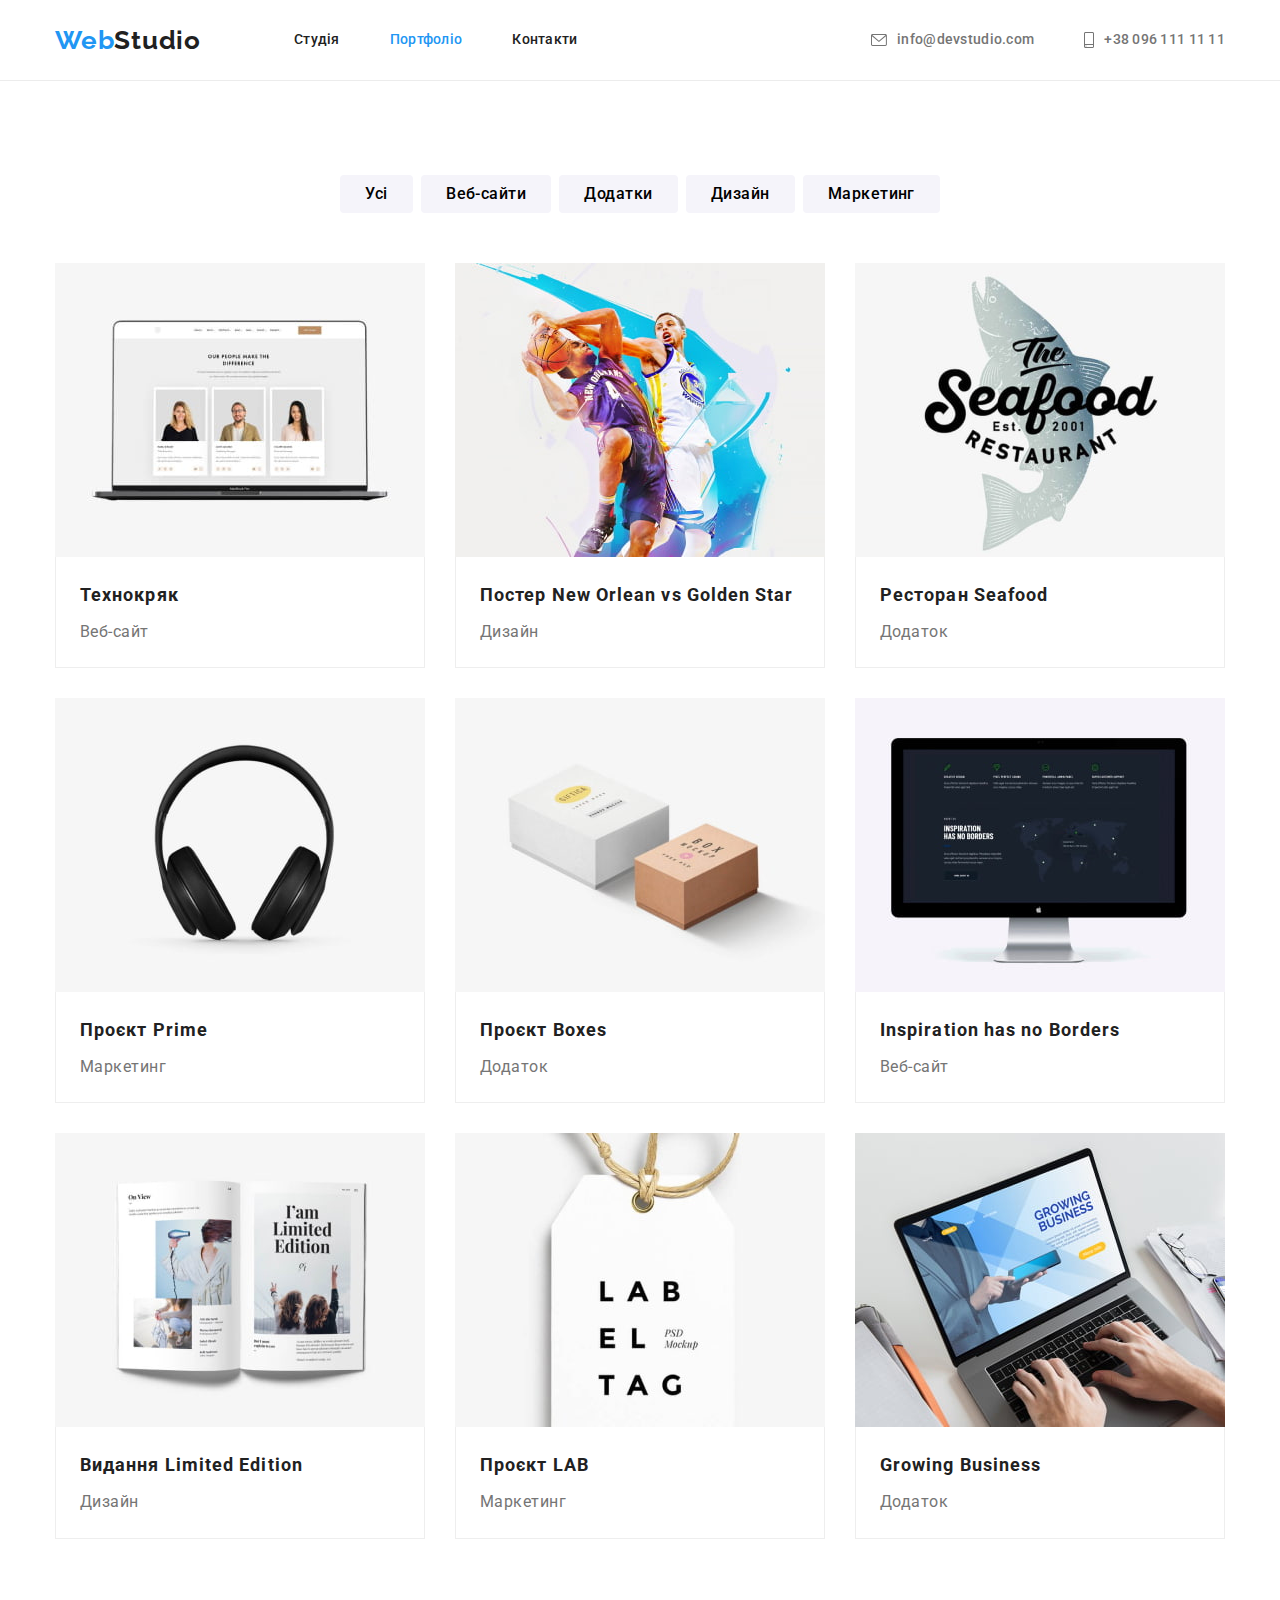
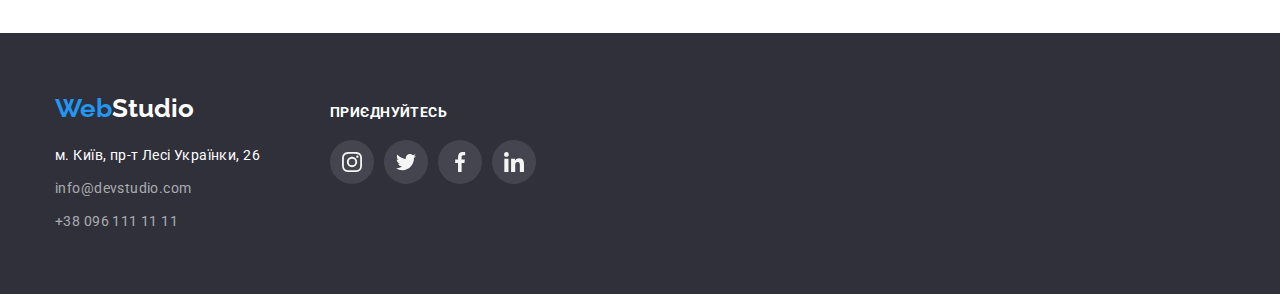
==== portfolio.html @ 6f1f3bdb "Initial commit" ====
<!DOCTYPE html>
<html lang="uk">
  <head>
    <meta charset="UTF-8" />
    <meta http-equiv="X-UA-Compatible" content="IE=edge" />
    <meta name="viewport" content="width=device-width, initial-scale=1.0" />
    <title>Portfolio</title>
    <link rel="preconnect" href="https://fonts.googleapis.com" />
    <link rel="preconnect" href="https://fonts.gstatic.com" crossorigin />
    <link
      href="https://fonts.googleapis.com/css2?family=Raleway:wght@700&family=Roboto:wght@400;500;700;900&display=swap"
      rel="stylesheet"
    />
    <link
      rel="stylesheet"
      href="https://cdnjs.cloudflare.com/ajax/libs/modern-normalize/1.0.0/modern-normalize.min.css"
    />
    <link rel="stylesheet" href="./css/styles.css" />
  </head>
  <body>
    <header class="header">
      <div class="container container-header">
        <a href="./index.html" lang="en" class="logo"><span>Web</span>Studio</a>
        <nav class="main-nav">
          <ul class="nav-list list">
            <li class="nav-item">
              <a href="./index.html" class="nav-link link">Студія</a>
            </li>
            <li class="nav-item">
              <a href="./portfolio.html" class="nav-link link current">Портфоліо</a>
            </li>
            <li class="nav-item"><a href="" class="nav-link link">Контакти</a></li>
          </ul>
        </nav>
        <ul class="contacts-list list">
          <li class="contacts-item">
            <a href="mailto:info@devstudio.com" class="contact link email" rel="noopener noreferrer"
              ><svg class="contacts-icon" width="16" height="12">
                <use href="./images/icons.svg#envelope"></use>
              </svg>
              info@devstudio.com</a
            >
          </li>
          <li class="contacts-item">
            <a href="tel:+380961111111" class="contact link tel" rel="noopener noreferrer"
              ><svg class="contacts-icon" width="10" height="16">
                <use href="./images/icons.svg#smartphone"></use>
              </svg>
              +38 096 111 11 11</a
            >
          </li>
        </ul>
      </div>
    </header>
    <main>
      <section class="portfolio">
        <!--Hidden Title-->
        <div class="container container-portfolio">
          <h1 class="visually-hidden">Портфоліо</h1>
          <ul class="filtr-btns-list list">
            <li class="filtr-btn-item"><button type="button" class="filtr-btn">Усі</button></li>
            <li class="filtr-btn-item">
              <button type="button" class="filtr-btn">Веб-сайти</button>
            </li>
            <li class="filtr-btn-item"><button type="button" class="filtr-btn">Додатки</button></li>
            <li class="filtr-btn-item"><button type="button" class="filtr-btn">Дизайн</button></li>
            <li class="filtr-btn-item">
              <button type="button" class="filtr-btn">Маркетинг</button>
            </li>
          </ul>
          <ul class="cards-list list">
            <li class="card-item">
              <a href="#" class="card-link link">
                <!--img 1-->
                <img
                  src="./images/portfolio/portfolio1.jpg"
                  alt="Ноутбук із лендінгом на екрані"
                  class="card-img"
                  width="370"
                  height="294"
                />
                <div class="portfolio-box">
                  <h2 class="card-title">Технокряк</h2>
                  <p class="card-discription">Веб-сайт</p>
                  <!-- <p class="visually-hidden">
                  Lorem ipsum dolor sit amet consectetur adipisicing elit. Provident facilis eveniet
                  omnis quos similique obcaecati quod in ratione tenetur nostrum?
                </p> -->
                </div>
              </a>
            </li>
            <li class="card-item">
              <a href="#" class="card-link link">
                <!--img 2-->
                <img
                  src="./images/portfolio/portfolio2.jpg"
                  alt="Два гравця у баскетбол із різних команд борються за м'яч"
                  class="card-img"
                  width="370"
                  height="294"
                />
                <div class="portfolio-box">
                  <h2 class="card-title">
                    Постер <span lang="en">New Orlean vs Golden Star</span>
                  </h2>
                  <p class="card-discription">Дизайн</p>
                  <!-- <p class="visually-hidden">
                  Lorem ipsum, dolor sit amet consectetur adipisicing elit. Unde ex dolorum
                  doloremque debitis delectus, placeat asperiores voluptatum explicabo libero in.
                </p> -->
                </div>
              </a>
            </li>
            <li class="card-item">
              <a href="#" class="card-link link">
                <!--img 3-->
                <img
                  src="./images/portfolio/portfolio3.jpg"
                  alt="Логотип ресторану із назвою Сіфуд та рибкою на фоні"
                  class="card-img"
                  width="370"
                  height="294"
                />
                <div class="portfolio-box">
                  <h2 class="card-title">Ресторан <span lang="en">Seafood</span></h2>
                  <p class="card-discription">Додаток</p>
                  <!-- <p class="visually-hidden">
                  Lorem ipsum dolor sit amet consectetur adipisicing elit. Aliquid consectetur
                  suscipit, quo eligendi vel optio error eveniet eius dolor itaque.
                </p> -->
                </div>
              </a>
            </li>
            <li class="card-item">
              <a href="#" class="card-link link">
                <!--img 4-->
                <img
                  src="./images/portfolio/portfolio4.jpg"
                  alt="Навушники"
                  class="card-img"
                  width="370"
                  height="294"
                />
                <div class="portfolio-box">
                  <h2 class="card-title">Проєкт <span lang="en">Prime</span></h2>
                  <p class="card-discription">Маркетинг</p>
                  <!-- <p class="visually-hidden">
                  Lorem ipsum dolor sit, amet consectetur adipisicing elit. Earum hic, voluptatum
                  perspiciatis enim libero quidem temporibus soluta cum id error.
                </p> -->
                </div>
              </a>
            </li>
            <li class="card-item">
              <a href="#" class="card-link link">
                <!--img 5-->
                <img
                  src="./images/portfolio/portfolio5.jpg"
                  alt="Дві коробочки різного розміру та кольору"
                  class="card-img"
                  width="370"
                  height="294"
                />
                <div class="portfolio-box">
                  <h2 class="card-title"><span lang="en">Проєкт Boxes</span></h2>
                  <p class="card-discription">Додаток</p>
                  <!-- <p class="visually-hidden">
                  Lorem ipsum dolor sit amet, consectetur adipisicing elit. Ab recusandae atque
                  nulla in impedit assumenda rem labore tempore fuga dignissimos.
                </p> -->
                </div>
              </a>
            </li>
            <li class="card-item">
              <a href="#" class="card-link link">
                <!--img 6-->
                <img
                  src="./images/portfolio/portfolio6.jpg"
                  alt="Ноутбук з відкритим лендінгом із заголовком Інспірейшен хез ноу бордерз"
                  class="card-img"
                  width="370"
                  height="294"
                />
                <div class="portfolio-box">
                  <h2 class="card-title"><span lang="en">Inspiration has no Borders</span></h2>
                  <p class="card-discription">Веб-сайт</p>
                  <!-- <p class="visually-hidden">
                  Lorem ipsum dolor sit amet consectetur adipisicing elit. Vero doloribus aliquid ad
                  a deserunt suscipit repellendus accusamus explicabo quos natus.
                </p> -->
                </div>
              </a>
            </li>
            <li class="card-item">
              <a href="#" class="card-link link">
                <!--img 7-->
                <img
                  src="./images/portfolio/portfolio7.jpg"
                  alt="Розкритий друкований журнал із заголовком Лімітед Едішн"
                  class="card-img"
                  width="370"
                  height="294"
                />
                <div class="portfolio-box">
                  <h2 class="card-title">Видання <span lang="en">Limited Edition</span></h2>
                  <p class="card-discription">Дизайн</p>
                  <!-- <p class="visually-hidden">
                  Lorem ipsum dolor sit amet consectetur adipisicing elit. Facere ea quia assumenda,
                  quis ad eos eligendi amet incidunt! Dignissimos, ad?
                </p> -->
                </div>
              </a>
            </li>
            <li class="card-item">
              <a href="#" class="card-link link">
                <!--img 8-->
                <img
                  src="./images/portfolio/portfolio8.jpg"
                  alt="Біла бірочка із надписом Лаб Ель Таг"
                  class="card-img"
                  width="370"
                  height="294"
                />
                <div class="portfolio-box">
                  <h2 class="card-title">Проєкт <span lang="en">LAB</span></h2>
                  <p class="card-discription">Маркетинг</p>
                  <!-- <p class="visually-hidden">
                  Lorem ipsum dolor sit amet consectetur adipisicing elit. Repudiandae iure cum ab
                  numquam velit asperiores adipisci rem blanditiis vero maxime hic tempore non nulla
                  eius laudantium porro ut, doloribus accusantium?
                </p> -->
                </div>
              </a>
            </li>
            <li class="card-item">
              <a href="#" class="card-link link">
                <!--img 9-->
                <img
                  src="./images/portfolio/portfolio9.jpg"
                  alt="Чоловічі руки печатають на клавіатурі ноутбуку із лендінгом на екрані із надписом Гроувінг Бізнес"
                  class="card-img"
                  width="370"
                  height="294"
                />
                <div class="portfolio-box">
                  <h2 class="card-title"><span lang="en">Growing Business</span></h2>
                  <p class="card-discription">Додаток</p>
                  <!-- <p class="visually-hidden">
                  Lorem ipsum, dolor sit amet consectetur adipisicing elit. Explicabo sapiente,
                  repellat amet esse repudiandae nesciunt provident temporibus autem fugit sed?
                </p> -->
                </div>
              </a>
            </li>
          </ul>
        </div>
      </section>
    </main>

    <!-- Підвал -->
    <footer class="footer">
      <div class="container-footer container">
        <div class="footer-adress">
          <a href="./index.html" lang="en" class="logo"><span>Web</span>Studio</a>
          <address class="address">
            <ul class="address-list list">
              <li class="address-item">м. Київ, пр-т Лесі Українки, 26</li>
              <li class="address-item">
                <a href="mailto:info@devstudio.com" class="address-contact link"
                  >info@devstudio.com</a
                >
              </li>
              <li class="address-item">
                <a href="tel:+380961111111" class="address-contact link">+38 096 111 11 11</a>
              </li>
            </ul>
          </address>
        </div>
        <div class="footer-socials">
          <strong class="join">приєднуйтесь</strong>
          <ul class="socials list">
            <li class="socials-item">
              <a
                class="socials-link link"
                href="https://instagram.com"
                target="_blank"
                rel="noopener noreferrer"
                aria-label="Instagram"
              >
                <svg class="socials-icon" width="20" height="20">
                  <use href="./images/icons.svg#instagram"></use>
                </svg>
              </a>
            </li>
            <li class="socials-item">
              <a
                class="socials-link link"
                href="https://twitter.com"
                target="_blank"
                rel="noopener noreferrer"
                aria-label="Twitter"
              >
                <svg class="socials-icon" width="20" height="20">
                  <use href="./images/icons.svg#twitter"></use>
                </svg>
              </a>
            </li>
            <li class="socials-item">
              <a
                class="socials-link link"
                href="https://facebook.com"
                target="_blank"
                rel="noopener noreferrer"
                aria-label="Facebook"
              >
                <svg class="socials-icon" width="20" height="20">
                  <use href="./images/icons.svg#facebook"></use>
                </svg>
              </a>
            </li>
            <li class="socials-item">
              <a
                class="socials-link link"
                href="https://linkedin.com"
                target="_blank"
                rel="noopener noreferrer"
                aria-label="Linkedin"
              >
                <svg class="socials-icon" width="20" height="20">
                  <use href="./images/icons.svg#linkedin"></use>
                </svg>
              </a>
            </li>
          </ul>
        </div>
      </div>
    </footer>
  </body>
</html>
---- css/styles.css ----
*,
*::before,
*::after {
  box-sizing: border-box;
}
:root {
  /* Color */
  --main-clr: #212121;
  --secondary-clr: #757575;
  --accent-clr: #2196f3;
  --btn-accent-bg-cl: #188ce8;
  --secondary-accent-clr: #ffffff;
  --main-bgd-clr: #f5f5f5;
  --secondary-bgd-clr: #2f303a;
  --accent-bgd-clr: #f5f4fa;
  --header-boarder-clr: #ececec;
  --icons-clr: #afb1b8;
  --icons-footer-bgd-clr: rgba(255, 255, 255, 0.1);
  /* Font */
  --main-font: Roboto;
  --secondary-font: Raleway;
}
body {
  font-family: var(--main-font);
  color: var(--main-clr);
  width: 100%;
  margin: 0;
}
.link {
  text-decoration: none;
}
.list {
  list-style: none;
  padding: 0;
  margin: 0;
}

img {
  display: block;
  max-width: 100%;
  height: auto;
}
.centered {
  text-align: center;
}
section {
  padding-top: 94px;
  padding-bottom: 94px;
  width: 100%;
}
h1,
h2,
h3,
h4,
h5,
h6,
p,
ul {
  margin: 0;
  padding: 0;
}

.container {
  width: 1200px;
  padding-left: 15px;
  padding-right: 15px;
  margin-left: auto;
  margin-right: auto;
}

.header {
  border-bottom: 1px solid var(--header-boarder-clr);
}
.main-nav {
  margin-left: 93px;
}

.container-header {
  display: flex;
  align-items: center;
}
.main-nav .logo {
  margin-right: 93px;
}

.header .logo {
  padding-top: 24px;
  padding-bottom: 24px;
  font-family: var(--secondary-font);
  text-decoration: none;
  color: inherit;
  font-weight: 700;
  font-size: 26px;
  line-height: calc(31 / 26);
  letter-spacing: 0.03em;
}
.logo span {
  color: var(--accent-clr);
}

.nav-list {
  display: flex;
}

.nav-item {
  margin-right: 50px;
  font-weight: 500;
  font-size: 14px;
  line-height: 1.14;
  letter-spacing: 0.02em;
}
.nav-item:last-child {
  margin-right: 0;
}
.nav-link {
  display: block;
  padding-top: 32px;
  padding-bottom: 32px;
  color: inherit;
}
.nav-link:hover,
.nav-link:focus {
  color: var(--accent-clr);
}
.nav-link.link.current {
  color: var(--accent-clr);
}

.contacts-list {
  display: flex;
  margin-left: auto;
}
.contacts-list .contacts-item + .contacts-item {
  margin-left: 50px;
}
.contacts-icon {
  fill: currentColor;
}
.contact.link {
  display: flex;
  align-items: center;
  gap: 10px;
  padding-top: 32px;
  padding-bottom: 32px;
  color: var(--secondary-clr);
  font-weight: 500;
  font-size: 14px;
  line-height: 1.14;
  letter-spacing: 0.02em;
}
.contact.link:hover,
.contact.link:focus {
  color: var(--accent-clr);
}
section.hero {
  text-align: center;
  padding-top: 200px;
  padding-bottom: 200px;
}
.container-hero {
}
.hero-overlay {
  width: 1600px;
  height: 600px;
  margin-left: auto;
  margin-right: auto;
  background-image: linear-gradient(to right, rgba(47, 48, 58, 0.4), rgba(47, 48, 58, 0.4)),
    url('../images/about_the_studio/hero-bckg.jpg'), url(../images/about_the_studio/hero-bckg2.jpg);
  background-repeat: no-repeat;
  background-size: cover;
}
.hero-title {
  color: var(--secondary-accent-clr);
  margin-left: auto;
  margin-right: auto;
  margin-bottom: 30px;
  margin-top: 0;
  padding: 0;
  width: 696px;
  font-weight: 900;
  font-size: 44px;
  line-height: calc(60 / 44);
  text-align: center;
  letter-spacing: 0.06em;
  text-transform: uppercase;
}

.hero-btn {
  padding: 10px 32px;
  min-width: 216px;
  min-height: 50px;
  text-align: center;
  background-color: var(--accent-clr);
  color: var(--secondary-accent-clr);
  cursor: pointer;
  box-shadow: 0px 4px 4px rgba(0, 0, 0, 0.15);
  border: none;
  border-radius: 4px;
  font-family: inherit;
  font-weight: 700;
  font-size: 16px;
  line-height: calc(30 / 16);
  letter-spacing: 0.06em;
}
.hero-btn:hover,
.hero.btn:focus {
  background-color: var(--btn-accent-bg-cl);
}
.features {
  background-color: var(--secondary-accent-clr);
  letter-spacing: 0.03em;
}
.container-features {
}

.visually-hidden {
  position: absolute;
  white-space: nowrap;
  width: 1px;
  height: 1px;
  overflow: hidden;
  border: 0;
  padding: 0;
  clip: rect(0 0 0 0);
  clip-path: inset(50%);
  margin: -1px;
}
.features-list {
  display: flex;
  flex-wrap: wrap;
}
.feature-item {
  width: 270px;
}
.features-list .feature-item + .feature-item {
  margin-left: 30px;
}
.feature-icon {
}
.icon-wrap {
  display: flex;
  align-items: center;
  justify-content: center;
  margin-bottom: 30px;
  gap: 30px;
  width: 270px;
  height: 120px;
  border-radius: 4px;
  border: 1px solid var(--accent-bgd-clr);
  background-color: var(--accent-bgd-clr);
}
.feature-title {
  font-weight: 700;
  font-size: 14px;
  line-height: 1.14;
  text-transform: uppercase;
  padding: 0;
  margin: 0;
  margin-bottom: 10px;
}
.feature-text {
  color: var(--secondary-clr);
  font-size: 14px;
  line-height: 1.7;
  padding: 0;
  margin: 0;
}
.services {
  padding-bottom: 94px;
  padding-top: 0;
}

.services-title,
.team-title {
  font-size: 36px;
  line-height: 1.17;
  font-weight: 700;
  letter-spacing: 0.03em;
  margin: 0;
  padding: 0;
  margin-bottom: 50px;
}
.services-list {
  display: flex;
  justify-content: center;
  gap: 30px;
}
.services-item {
}
.services-list .services-item + .services-item {
  margin-left: 30px;
}

.services-img {
}
.team {
  background-color: var(--accent-bgd-clr);
  letter-spacing: 0.03em;
}
.container-team {
}
.team-title {
  margin: 0;
  padding: 0;
  margin-bottom: 50px;
}
.team-list {
  display: flex;
  justify-content: center;
  gap: 30px;
}
.team-item {
  font-weight: 500;
  font-size: 16px;
  line-height: 1.19;
  background: #ffffff;
  box-shadow: 0px 1px 3px rgba(0, 0, 0, 0.12), 0px 1px 1px rgba(0, 0, 0, 0.14),
    0px 2px 1px rgba(0, 0, 0, 0.2);
  border-radius: 0px 0px 4px 4px;
  padding: 0;
  margin: 0;
}
.team-item:last-child {
  margin-right: 0;
}
.team-img {
}
.team-card-discr {
  padding-top: 30px;
  padding-bottom: 30px;
  padding-left: 32px;
  padding-right: 32px;
  text-align: center;
}
.team-item-title {
  margin-bottom: 10px;
}
.team-item-txt {
  color: var(--secondary-clr);
  margin-bottom: 16px;
}
/*Socials icons*/

.socials.list {
  display: flex;
  justify-content: center;
  gap: 10px;
}
.socials-item {
  margin: 0;
}
.socials-link {
  display: flex;
  justify-content: center;
  align-items: center;
  width: 44px;
  height: 44px;
  border-radius: 50%;
  background-color: var(--secondary-accent-clr);
  color: var(--icons-clr);
}
.socials-link:hover,
.socials-link:focus {
  background-color: var(--accent-clr);
  color: var(--secondary-accent-clr);
}

.socials-icon {
  fill: currentColor;
}

.clients {
}
.container-clients {
  width: 1170px;
  height: 184px;
}
.container {
}
.clients-title {
  margin-bottom: 50px;
  text-align: center;
  font-size: 36px;
  line-height: 1.17;
  font-weight: 700;
  letter-spacing: 0.03em;
}
.clients-list {
  display: flex;
  align-items: center;
  gap: 30px;
}
.clients-item {
  width: 170px;
  height: 92px;
}
.clients-link {
  display: flex;
  align-items: center;
  justify-content: center;
  width: 100%;
  height: 100%;
  border-radius: 4px;
  border: 1px solid var(--icons-clr);
  color: var(--icons-clr);
}
.client-icon {
  fill: currentColor;
}
.clients-link:hover,
.clients-link:focus {
  border-color: var(--accent-clr);
  color: var(--btn-accent-bg-cl);
}

/* Portfolio */

.portfolio {
  background-color: var(--secondary-accent-clr);
}
.container-portfolio {
}

.filtr-btns-list {
  display: flex;
  justify-content: center;
  margin-bottom: 50px;
}
.filtr-btn-item {
  margin-right: 8px;
}
.filtr-btn-item:last-child {
  margin-right: 0;
}
.filtr-btn {
  padding: 6px 25px;
  min-width: 73px;
  max-height: 38px;
  background-color: var(--accent-bgd-clr);
  border: none;
  border-radius: 4px;
  font-weight: 500;
  font-size: 16px;
  font-family: inherit;
  line-height: 1.6;
  letter-spacing: 0.03em;
}
.filtr-btn:hover,
.filtr-btn:focus {
  color: var(--secondary-accent-clr);
  background-color: var(--accent-clr);
  box-shadow: 0px 3px 1px rgba(0, 0, 0, 0.1), 0px 1px 2px rgba(0, 0, 0, 0.08),
    0px 2px 2px rgba(0, 0, 0, 0.12);
}
.cards-list {
  display: flex;
  flex-wrap: wrap;
  margin: 0;
  padding: 0;
  margin-top: 50px;
}
.card-link.link:hover,
.card-link.link:focus {
  position: absolute;
  box-shadow: 0px 1px 1px rgba(0, 0, 0, 0.12), 0px 4px 4px rgba(0, 0, 0, 0.06),
    1px 4px 6px rgba(0, 0, 0, 0.16);
}
.card-item {
  width: calc((100%-60px) / 3);
  margin-right: 30px;
  margin-bottom: 30px;
  padding: 0;
  max-width: 370px;
}
.card-item:nth-child(3n) {
  margin-right: 0;
}
.card-item:nth-last-child(-n + 3) {
  margin-bottom: 0;
}
.card-item .link {
  color: var(--main-clr);
}

.card-img {
}
.portfolio-box {
  padding: 20px 24px;
  border: 1px solid #eeeeee;
  border-top: 0;
}
.card-title {
  font-weight: 700;
  font-size: 18px;
  line-height: 2;
  letter-spacing: 0.06em;
  padding: 0;
  margin: 0;
  margin-bottom: 4px;
}
.card-discription {
  padding: 0;
  margin: 0;
  color: var(--secondary-clr);
  font-weight: 400;
  font-size: 16px;
  line-height: 1.9;
  letter-spacing: 0.03em;
}

/*Footer*/

.footer {
  background-color: var(--secondary-bgd-clr);
  padding-top: 60px;
  padding-bottom: 60px;
}
.footer .logo {
  display: block;
  color: var(--secondary-accent-clr);
  margin-bottom: 20px;
  font-family: var(--secondary-font);
  text-decoration: none;
  font-weight: 700;
  font-size: 26px;
  line-height: calc(31 / 26);
}
.container-footer {
  display: flex;
  align-items: baseline;
}
.footer-adress {
  margin-right: 70px;
}
.address {
  font-style: normal;
  font-weight: 400;
  font-size: 14px;
  line-height: 1.71;
  letter-spacing: 0.03em;
  color: var(--secondary-accent-clr);
}
.address-list {
}

.address-item {
  margin-bottom: 9px;
}
.address-item:last-child {
  margin-bottom: 0;
}
.address-contact.link {
  font-weight: 400;
  font-size: 14px;
  line-height: 1.7;
  color: rgba(255, 255, 255, 0.6);
}
.footer-socials {
}
.join {
  display: block;
  margin-bottom: 20px;
  color: var(--secondary-accent-clr);
  text-transform: uppercase;
  font-weight: 700;
  font-size: 14px;
  line-height: calc(16 / 14);
  letter-spacing: 0.03em;
}
.footer .socials-item {
}
.footer-socials > .socials.list {
  margin-bottom: 0;
}
.footer-socials .socials-icon {
  fill: currentColor;
}
.footer-socials .socials-link {
  background-color: var(--icons-footer-bgd-clr);
  color: var(--main-bgd-clr);
}
.footer-socials .socials-link:hover,
.footer-socials .socials-link:focus {
  background-color: var(--accent-clr);
}
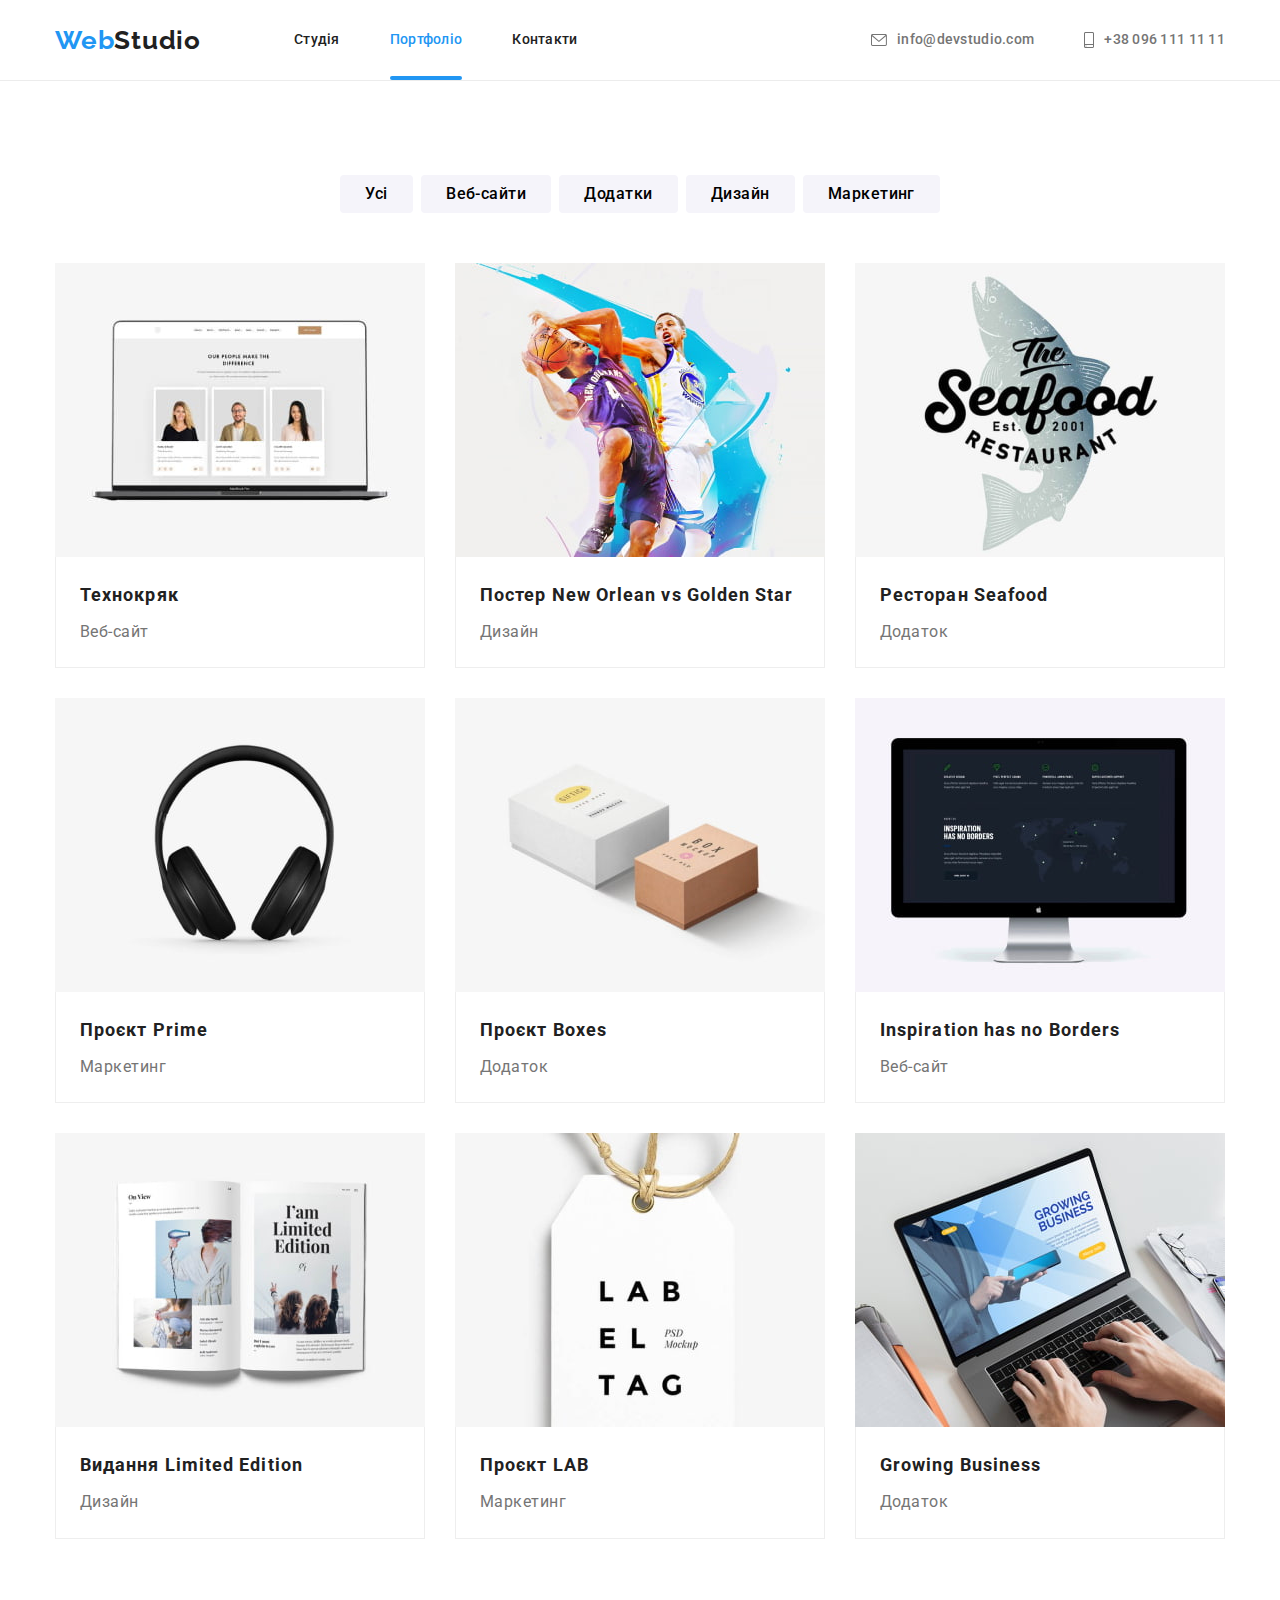
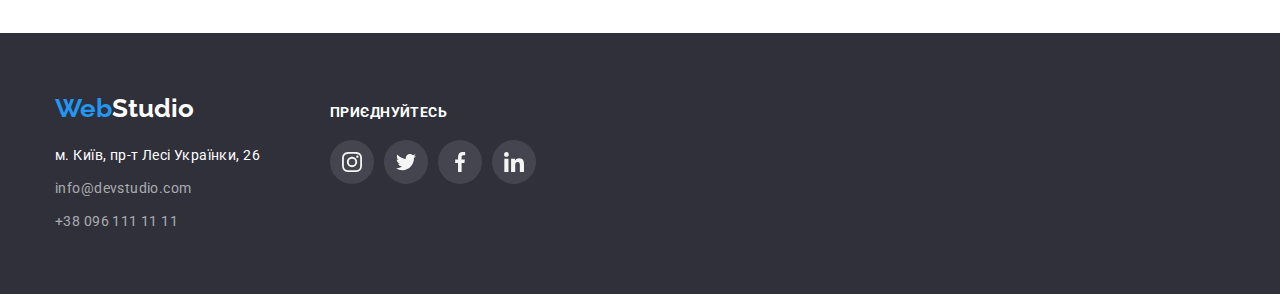
==== commit 3ab92e7f: "added overlay to portfolio cards" ====
--- a/portfolio.html
+++ b/portfolio.html
@@ -70,167 +70,206 @@
           </ul>
           <ul class="cards-list list">
             <li class="card-item">
-              <a href="#" class="card-link link">
-                <!--img 1-->
-                <img
-                  src="./images/portfolio/portfolio1.jpg"
-                  alt="Ноутбук із лендінгом на екрані"
-                  class="card-img"
-                  width="370"
-                  height="294"
-                />
-                <div class="portfolio-box">
-                  <h2 class="card-title">Технокряк</h2>
-                  <p class="card-discription">Веб-сайт</p>
-                  <!-- <p class="visually-hidden">
-                  Lorem ipsum dolor sit amet consectetur adipisicing elit. Provident facilis eveniet
-                  omnis quos similique obcaecati quod in ratione tenetur nostrum?
-                </p> -->
-                </div>
-              </a>
-            </li>
-            <li class="card-item">
-              <a href="#" class="card-link link">
-                <!--img 2-->
-                <img
-                  src="./images/portfolio/portfolio2.jpg"
-                  alt="Два гравця у баскетбол із різних команд борються за м'яч"
-                  class="card-img"
-                  width="370"
-                  height="294"
-                />
-                <div class="portfolio-box">
-                  <h2 class="card-title">
-                    Постер <span lang="en">New Orlean vs Golden Star</span>
-                  </h2>
-                  <p class="card-discription">Дизайн</p>
-                  <!-- <p class="visually-hidden">
-                  Lorem ipsum, dolor sit amet consectetur adipisicing elit. Unde ex dolorum
-                  doloremque debitis delectus, placeat asperiores voluptatum explicabo libero in.
-                </p> -->
-                </div>
-              </a>
-            </li>
-            <li class="card-item">
-              <a href="#" class="card-link link">
-                <!--img 3-->
-                <img
-                  src="./images/portfolio/portfolio3.jpg"
-                  alt="Логотип ресторану із назвою Сіфуд та рибкою на фоні"
-                  class="card-img"
-                  width="370"
-                  height="294"
-                />
-                <div class="portfolio-box">
-                  <h2 class="card-title">Ресторан <span lang="en">Seafood</span></h2>
-                  <p class="card-discription">Додаток</p>
-                  <!-- <p class="visually-hidden">
-                  Lorem ipsum dolor sit amet consectetur adipisicing elit. Aliquid consectetur
-                  suscipit, quo eligendi vel optio error eveniet eius dolor itaque.
-                </p> -->
-                </div>
-              </a>
-            </li>
-            <li class="card-item">
-              <a href="#" class="card-link link">
-                <!--img 4-->
-                <img
-                  src="./images/portfolio/portfolio4.jpg"
-                  alt="Навушники"
-                  class="card-img"
-                  width="370"
-                  height="294"
-                />
-                <div class="portfolio-box">
-                  <h2 class="card-title">Проєкт <span lang="en">Prime</span></h2>
-                  <p class="card-discription">Маркетинг</p>
-                  <!-- <p class="visually-hidden">
-                  Lorem ipsum dolor sit, amet consectetur adipisicing elit. Earum hic, voluptatum
-                  perspiciatis enim libero quidem temporibus soluta cum id error.
-                </p> -->
-                </div>
-              </a>
-            </li>
-            <li class="card-item">
-              <a href="#" class="card-link link">
-                <!--img 5-->
-                <img
-                  src="./images/portfolio/portfolio5.jpg"
-                  alt="Дві коробочки різного розміру та кольору"
-                  class="card-img"
-                  width="370"
-                  height="294"
-                />
-                <div class="portfolio-box">
-                  <h2 class="card-title"><span lang="en">Проєкт Boxes</span></h2>
-                  <p class="card-discription">Додаток</p>
-                  <!-- <p class="visually-hidden">
-                  Lorem ipsum dolor sit amet, consectetur adipisicing elit. Ab recusandae atque
-                  nulla in impedit assumenda rem labore tempore fuga dignissimos.
-                </p> -->
-                </div>
-              </a>
-            </li>
-            <li class="card-item">
-              <a href="#" class="card-link link">
-                <!--img 6-->
-                <img
-                  src="./images/portfolio/portfolio6.jpg"
-                  alt="Ноутбук з відкритим лендінгом із заголовком Інспірейшен хез ноу бордерз"
-                  class="card-img"
-                  width="370"
-                  height="294"
-                />
-                <div class="portfolio-box">
-                  <h2 class="card-title"><span lang="en">Inspiration has no Borders</span></h2>
-                  <p class="card-discription">Веб-сайт</p>
-                  <!-- <p class="visually-hidden">
-                  Lorem ipsum dolor sit amet consectetur adipisicing elit. Vero doloribus aliquid ad
-                  a deserunt suscipit repellendus accusamus explicabo quos natus.
-                </p> -->
-                </div>
-              </a>
-            </li>
-            <li class="card-item">
-              <a href="#" class="card-link link">
-                <!--img 7-->
-                <img
-                  src="./images/portfolio/portfolio7.jpg"
-                  alt="Розкритий друкований журнал із заголовком Лімітед Едішн"
-                  class="card-img"
-                  width="370"
-                  height="294"
-                />
-                <div class="portfolio-box">
-                  <h2 class="card-title">Видання <span lang="en">Limited Edition</span></h2>
-                  <p class="card-discription">Дизайн</p>
-                  <!-- <p class="visually-hidden">
-                  Lorem ipsum dolor sit amet consectetur adipisicing elit. Facere ea quia assumenda,
-                  quis ad eos eligendi amet incidunt! Dignissimos, ad?
-                </p> -->
-                </div>
-              </a>
-            </li>
-            <li class="card-item">
-              <a href="#" class="card-link link">
-                <!--img 8-->
-                <img
-                  src="./images/portfolio/portfolio8.jpg"
-                  alt="Біла бірочка із надписом Лаб Ель Таг"
-                  class="card-img"
-                  width="370"
-                  height="294"
-                />
-                <div class="portfolio-box">
-                  <h2 class="card-title">Проєкт <span lang="en">LAB</span></h2>
-                  <p class="card-discription">Маркетинг</p>
-                  <!-- <p class="visually-hidden">
-                  Lorem ipsum dolor sit amet consectetur adipisicing elit. Repudiandae iure cum ab
-                  numquam velit asperiores adipisci rem blanditiis vero maxime hic tempore non nulla
-                  eius laudantium porro ut, doloribus accusantium?
-                </p> -->
-                </div>
-              </a>
+              <div class="portfolio-card-overlay">
+                <a href="#" class="card-link link">
+                  <!--img 1-->
+                  <img
+                    src="./images/portfolio/portfolio1.jpg"
+                    alt="Ноутбук із лендінгом на екрані"
+                    class="card-img"
+                    width="370"
+                    height="294"
+                  />
+                  <div class="portfolio-card-overlay">
+                    <p class="portfolio-text-overlay">
+                      Ресурс пропонує комплексні пропозиції з різним рівнем функціоналу та сервісів.
+                      Все це дозволить відвідувачу отримати вичерпні відомості про компанію чи
+                      приватну особу.
+                    </p>
+                  </div>
+                  <div class="portfolio-box">
+                    <h2 class="card-title">Технокряк</h2>
+                    <p class="card-discription">Веб-сайт</p>
+                  </div>
+                </a>
+              </div>
+            </li>
+            <li class="card-item">
+              <div class="portfolio-card-overlay">
+                <a href="#" class="card-link link">
+                  <!--img 2-->
+                  <img
+                    src="./images/portfolio/portfolio2.jpg"
+                    alt="Два гравця у баскетбол із різних команд борються за м'яч"
+                    class="card-img"
+                    width="370"
+                    height="294"
+                  />
+                  <div class="portfolio-card-overlay">
+                    <p class="portfolio-text-overlay">
+                      Ресурс пропонує комплексні пропозиції з різним рівнем функціоналу та сервісів.
+                      Все це дозволить відвідувачу отримати вичерпні відомості про компанію чи
+                      приватну особу.
+                    </p>
+                  </div>
+                  <div class="portfolio-box">
+                    <h2 class="card-title">
+                      Постер <span lang="en">New Orlean vs Golden Star</span>
+                    </h2>
+                    <p class="card-discription">Дизайн</p>
+                  </div>
+                </a>
+              </div>
+            </li>
+            <li class="card-item">
+              <div class="portfolio-card-overlay">
+                <a href="#" class="card-link link">
+                  <!--img 3-->
+                  <img
+                    src="./images/portfolio/portfolio3.jpg"
+                    alt="Логотип ресторану із назвою Сіфуд та рибкою на фоні"
+                    class="card-img"
+                    width="370"
+                    height="294"
+                  />
+                  <div class="portfolio-card-overlay">
+                    <p class="portfolio-text-overlay">
+                      Ресурс пропонує комплексні пропозиції з різним рівнем функціоналу та сервісів.
+                      Все це дозволить відвідувачу отримати вичерпні відомості про компанію чи
+                      приватну особу.
+                    </p>
+                  </div>
+                  <div class="portfolio-box">
+                    <h2 class="card-title">Ресторан <span lang="en">Seafood</span></h2>
+                    <p class="card-discription">Додаток</p>
+                  </div>
+                </a>
+              </div>
+            </li>
+            <li class="card-item">
+              <div class="portfolio-card-overlay">
+                <a href="#" class="card-link link">
+                  <!--img 4-->
+                  <img
+                    src="./images/portfolio/portfolio4.jpg"
+                    alt="Навушники"
+                    class="card-img"
+                    width="370"
+                    height="294"
+                  />
+                  <div class="portfolio-card-overlay">
+                    <p class="portfolio-text-overlay">
+                      Ресурс пропонує комплексні пропозиції з різним рівнем функціоналу та сервісів.
+                      Все це дозволить відвідувачу отримати вичерпні відомості про компанію чи
+                      приватну особу.
+                    </p>
+                  </div>
+                  <div class="portfolio-box">
+                    <h2 class="card-title">Проєкт <span lang="en">Prime</span></h2>
+                    <p class="card-discription">Маркетинг</p>
+                  </div>
+                </a>
+              </div>
+            </li>
+            <li class="card-item">
+              <div class="portfolio-card-overlay">
+                <a href="#" class="card-link link">
+                  <!--img 5-->
+                  <img
+                    src="./images/portfolio/portfolio5.jpg"
+                    alt="Дві коробочки різного розміру та кольору"
+                    class="card-img"
+                    width="370"
+                    height="294"
+                  />
+                  <div class="portfolio-card-overlay">
+                    <p class="portfolio-text-overlay">
+                      Ресурс пропонує комплексні пропозиції з різним рівнем функціоналу та сервісів.
+                      Все це дозволить відвідувачу отримати вичерпні відомості про компанію чи
+                      приватну особу.
+                    </p>
+                  </div>
+                  <div class="portfolio-box">
+                    <h2 class="card-title"><span lang="en">Проєкт Boxes</span></h2>
+                    <p class="card-discription">Додаток</p>
+                  </div>
+                </a>
+              </div>
+            </li>
+            <li class="card-item">
+              <div class="portfolio-card-overlay">
+                <a href="#" class="card-link link">
+                  <!--img 6-->
+                  <img
+                    src="./images/portfolio/portfolio6.jpg"
+                    alt="Ноутбук з відкритим лендінгом із заголовком Інспірейшен хез ноу бордерз"
+                    class="card-img"
+                    width="370"
+                    height="294"
+                  />
+                  <div class="portfolio-card-overlay">
+                    <p class="portfolio-text-overlay">
+                      Ресурс пропонує комплексні пропозиції з різним рівнем функціоналу та сервісів.
+                      Все це дозволить відвідувачу отримати вичерпні відомості про компанію чи
+                      приватну особу.
+                    </p>
+                  </div>
+                  <div class="portfolio-box">
+                    <h2 class="card-title"><span lang="en">Inspiration has no Borders</span></h2>
+                    <p class="card-discription">Веб-сайт</p>
+                  </div>
+                </a>
+              </div>
+            </li>
+            <li class="card-item">
+              <div class="portfolio-card-overlay">
+                <a href="#" class="card-link link">
+                  <!--img 7-->
+                  <img
+                    src="./images/portfolio/portfolio7.jpg"
+                    alt="Розкритий друкований журнал із заголовком Лімітед Едішн"
+                    class="card-img"
+                    width="370"
+                    height="294"
+                  />
+                  <div class="portfolio-card-overlay">
+                    <p class="portfolio-text-overlay">
+                      Ресурс пропонує комплексні пропозиції з різним рівнем функціоналу та сервісів.
+                      Все це дозволить відвідувачу отримати вичерпні відомості про компанію чи
+                      приватну особу.
+                    </p>
+                  </div>
+                  <div class="portfolio-box">
+                    <h2 class="card-title">Видання <span lang="en">Limited Edition</span></h2>
+                    <p class="card-discription">Дизайн</p>
+                  </div>
+                </a>
+              </div>
+            </li>
+            <li class="card-item">
+              <div class="portfolio-card-overlay">
+                <a href="#" class="card-link link">
+                  <!--img 8-->
+                  <img
+                    src="./images/portfolio/portfolio8.jpg"
+                    alt="Біла бірочка із надписом Лаб Ель Таг"
+                    class="card-img"
+                    width="370"
+                    height="294"
+                  />
+                  <div class="portfolio-card-overlay">
+                    <p class="portfolio-text-overlay">
+                      Ресурс пропонує комплексні пропозиції з різним рівнем функціоналу та сервісів.
+                      Все це дозволить відвідувачу отримати вичерпні відомості про компанію чи
+                      приватну особу.
+                    </p>
+                  </div>
+                  <div class="portfolio-box">
+                    <h2 class="card-title">Проєкт <span lang="en">LAB</span></h2>
+                    <p class="card-discription">Маркетинг</p>
+                  </div>
+                </a>
+              </div>
             </li>
             <li class="card-item">
               <a href="#" class="card-link link">
@@ -242,13 +281,16 @@
                   width="370"
                   height="294"
                 />
+                <div class="portfolio-card-overlay">
+                  <p class="portfolio-text-overlay">
+                    Ресурс пропонує комплексні пропозиції з різним рівнем функціоналу та сервісів.
+                    Все це дозволить відвідувачу отримати вичерпні відомості про компанію чи
+                    приватну особу.
+                  </p>
+                </div>
                 <div class="portfolio-box">
                   <h2 class="card-title"><span lang="en">Growing Business</span></h2>
                   <p class="card-discription">Додаток</p>
-                  <!-- <p class="visually-hidden">
-                  Lorem ipsum, dolor sit amet consectetur adipisicing elit. Explicabo sapiente,
-                  repellat amet esse repudiandae nesciunt provident temporibus autem fugit sed?
-                </p> -->
                 </div>
               </a>
             </li>
@@ -335,5 +377,6 @@
         </div>
       </div>
     </footer>
+    <script src="./js/modal.js"></script>
   </body>
 </html>
--- a/css/styles.css
+++ b/css/styles.css
@@ -115,7 +115,6 @@
 .nav-link {
   display: block;
   padding-top: 32px;
-  padding-bottom: 32px;
   color: inherit;
 }
 .nav-link:hover,
@@ -124,6 +123,15 @@
 }
 .nav-link.link.current {
   color: var(--accent-clr);
+}
+.nav-link.link.current::after {
+  content: '';
+  display: block;
+  margin-top: 28px;
+  width: 100%;
+  height: 4px;
+  border-radius: 2px;
+  background-color: var(--accent-clr);
 }
 
 .contacts-list {
@@ -152,13 +160,15 @@
 .contact.link:focus {
   color: var(--accent-clr);
 }
+
+/* Hero */
+
 section.hero {
   text-align: center;
   padding-top: 200px;
   padding-bottom: 200px;
 }
-.container-hero {
-}
+
 .hero-overlay {
   width: 1600px;
   height: 600px;
@@ -206,11 +216,10 @@
 .hero.btn:focus {
   background-color: var(--btn-accent-bg-cl);
 }
+
 .features {
   background-color: var(--secondary-accent-clr);
   letter-spacing: 0.03em;
-}
-.container-features {
 }
 
 .visually-hidden {
@@ -235,8 +244,6 @@
 .features-list .feature-item + .feature-item {
   margin-left: 30px;
 }
-.feature-icon {
-}
 .icon-wrap {
   display: flex;
   align-items: center;
@@ -286,13 +293,37 @@
   gap: 30px;
 }
 .services-item {
+  position: relative;
+}
+.services-img {
 }
 .services-list .services-item + .services-item {
   margin-left: 30px;
 }
-
-.services-img {
-}
+.overlay-box {
+  position: relative;
+  display: block;
+}
+.overlay-text {
+  position: absolute;
+  width: 100%;
+  height: 70px;
+  bottom: 0;
+  left: 0;
+  padding-top: 27px;
+  padding-bottom: 27px;
+  font-weight: 700;
+  font-size: 14px;
+  line-height: calc(16 / 14);
+  text-align: center;
+  letter-spacing: 0.03em;
+  color: var(--secondary-accent-clr);
+  text-transform: uppercase;
+  background-color: var(--secondary-bgd-clr);
+  opacity: 0.8;
+}
+
+/* Команда */
 .team {
   background-color: var(--accent-bgd-clr);
   letter-spacing: 0.03em;
@@ -466,6 +497,7 @@
     1px 4px 6px rgba(0, 0, 0, 0.16);
 }
 .card-item {
+  position: relative;
   width: calc((100%-60px) / 3);
   margin-right: 30px;
   margin-bottom: 30px;
@@ -482,7 +514,37 @@
   color: var(--main-clr);
 }
 
-.card-img {
+.portfolio-card-overlay::before {
+  background-color: rgba(33, 150, 243, 0.9);
+  content: '';
+  position: absolute;
+  top: 0;
+  left: 0;
+  display: block;
+  width: 100%;
+  min-height: 294px;
+  opacity: 0;
+}
+.portfolio-card-overlay:hover::before,
+.portfolio-card-overlay:focus::before {
+  opacity: 1;
+}
+.portfolio-text-overlay {
+  position: absolute;
+  top: 0;
+  left: 0;
+  display: block;
+  padding: 63px 24px;
+  font-weight: 400;
+  font-size: 18px;
+  line-height: calc(28 / 18);
+  letter-spacing: 0.03em;
+  color: var(--secondary-accent-clr);
+  opacity: 0;
+}
+.portfolio-text-overlay:hover,
+.portfolio-text-overlay:focus {
+  opacity: 1;
 }
 .portfolio-box {
   padding: 20px 24px;
@@ -583,3 +645,45 @@
 .footer-socials .socials-link:focus {
   background-color: var(--accent-clr);
 }
+
+/* Modal */
+.backdrop {
+  position: fixed;
+  top: 0;
+  left: 0;
+  width: 100%;
+  height: 100%;
+  background-color: rgba(0, 0, 0, 0.2);
+}
+.backdrop.is-hidden {
+  opacity: 0;
+  pointer-events: none;
+}
+.modal {
+  position: absolute;
+  top: 50%;
+  left: 50%;
+  transform: translate(-50%, -50%);
+  min-width: 528px;
+  min-height: 581px;
+  background-color: var(--secondary-accent-clr);
+  border-radius: 4px;
+  box-shadow: 0px 1px 3px rgba(0, 0, 0, 0.12), 0px 1px 1px rgba(0, 0, 0, 0.14),
+    0px 2px 1px rgba(0, 0, 0, 0.2);
+}
+.modal-close-btn {
+  position: absolute;
+  top: 0;
+  right: 0;
+  margin-top: 8px;
+  margin-right: 8px;
+  display: flex;
+  justify-content: center;
+  align-items: center;
+  width: 30px;
+  height: 30px;
+  border: 1px solid rgba(0, 0, 0, 0.1);
+  background-color: var(--secondary-accent-clr);
+  border-radius: 50%;
+  cursor: pointer;
+}
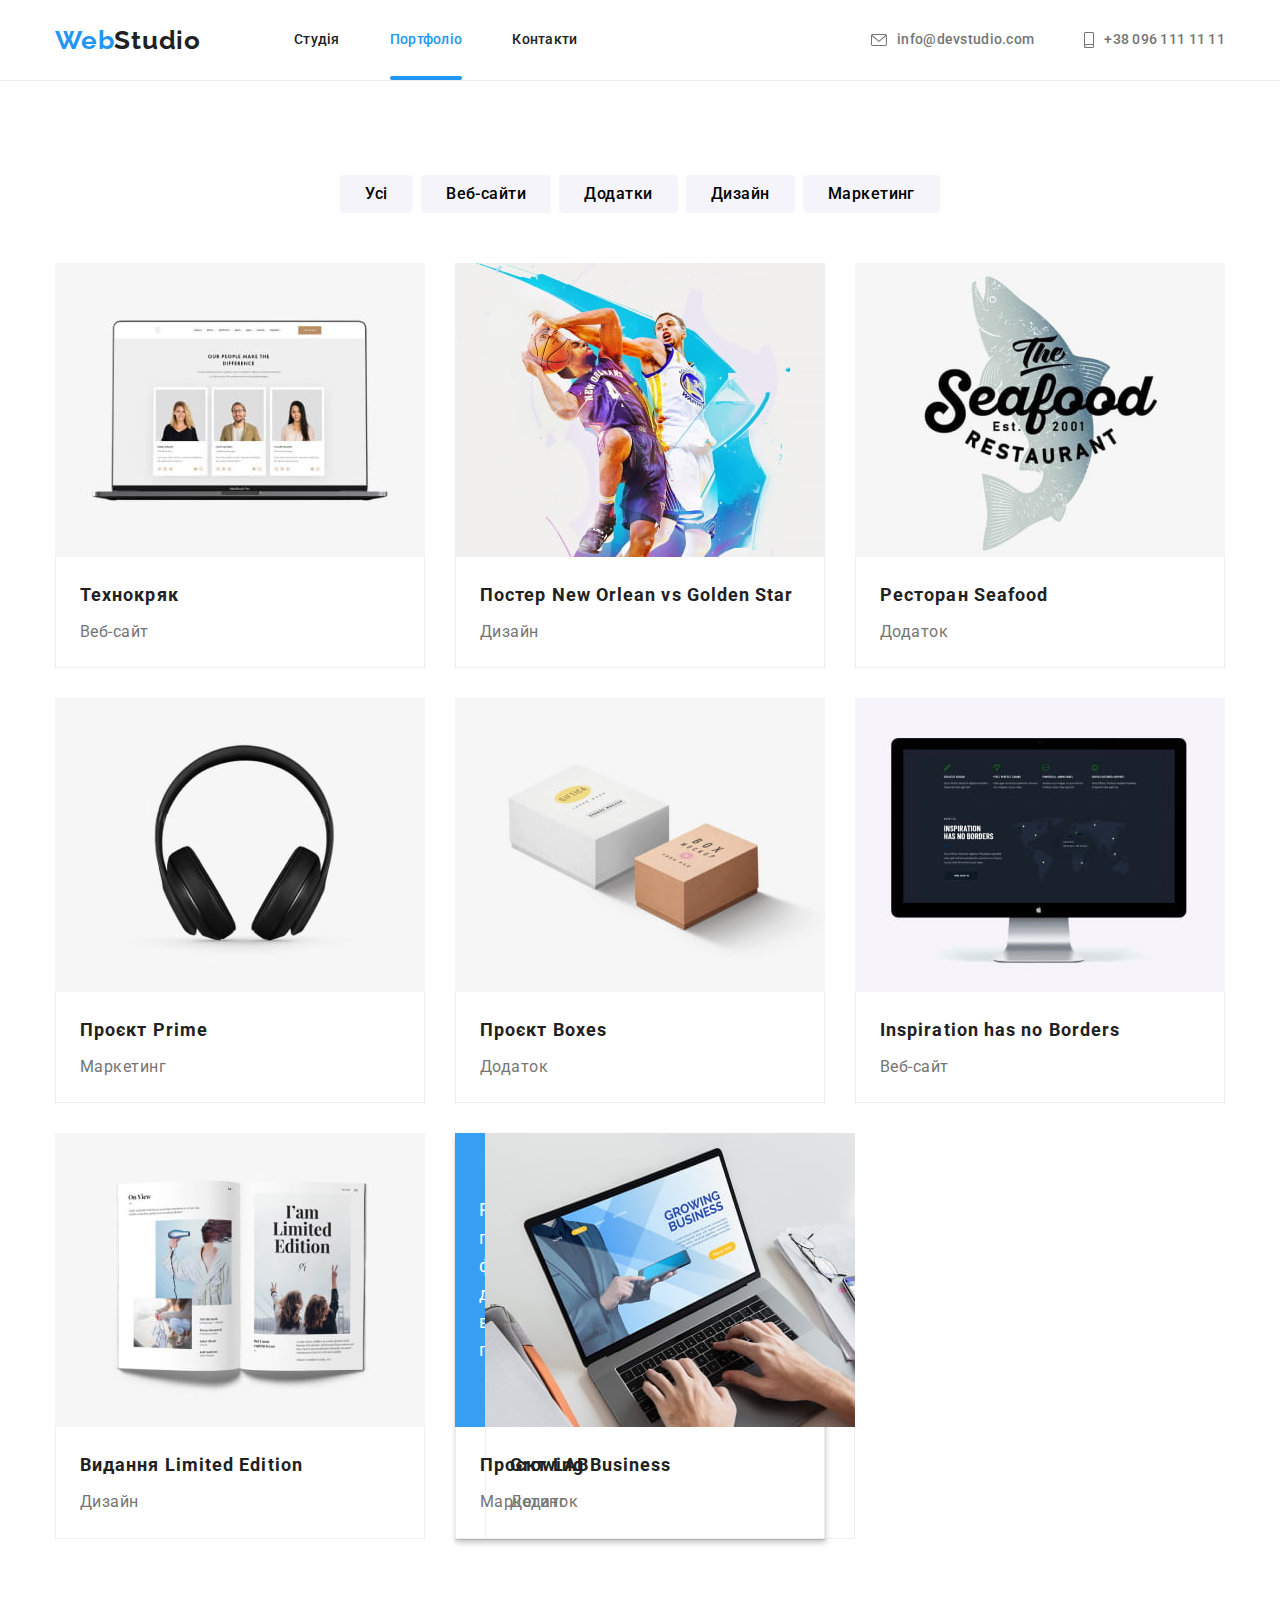
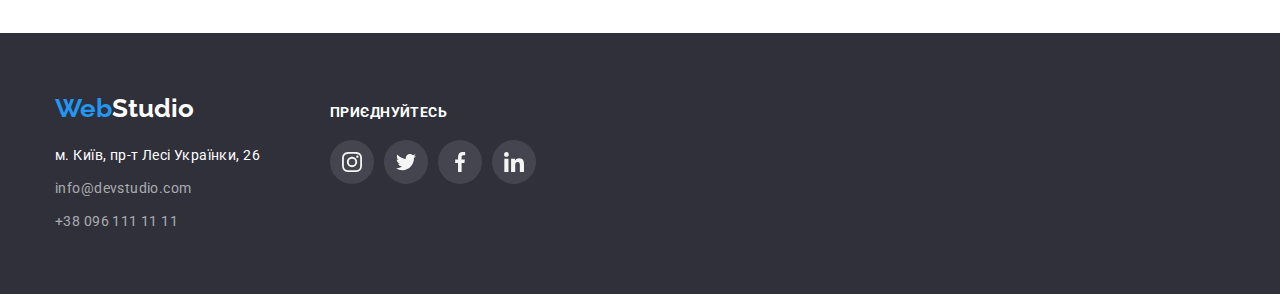
==== commit f46a8165: "changed div in portfolio and some css" ====
--- a/portfolio.html
+++ b/portfolio.html
@@ -69,10 +69,10 @@
             </li>
           </ul>
           <ul class="cards-list list">
-            <li class="card-item">
-              <div class="portfolio-card-overlay">
-                <a href="#" class="card-link link">
-                  <!--img 1-->
+            <!--card 1-->
+            <li class="card-item">
+              <a href="#" class="card-link link">
+                <div class="portfolio-thumb">
                   <img
                     src="./images/portfolio/portfolio1.jpg"
                     alt="Ноутбук із лендінгом на екрані"
@@ -80,24 +80,24 @@
                     width="370"
                     height="294"
                   />
-                  <div class="portfolio-card-overlay">
-                    <p class="portfolio-text-overlay">
-                      Ресурс пропонує комплексні пропозиції з різним рівнем функціоналу та сервісів.
-                      Все це дозволить відвідувачу отримати вичерпні відомості про компанію чи
-                      приватну особу.
-                    </p>
-                  </div>
-                  <div class="portfolio-box">
-                    <h2 class="card-title">Технокряк</h2>
-                    <p class="card-discription">Веб-сайт</p>
-                  </div>
-                </a>
-              </div>
-            </li>
-            <li class="card-item">
-              <div class="portfolio-card-overlay">
-                <a href="#" class="card-link link">
-                  <!--img 2-->
+                </div>
+                <div class="portfolio-card-overlay">
+                  <p class="portfolio-text-overlay">
+                    Ресурс пропонує комплексні пропозиції з різним рівнем функціоналу та сервісів.
+                    Все це дозволить відвідувачу отримати вичерпні відомості про компанію чи
+                    приватну особу.
+                  </p>
+                </div>
+                <div class="portfolio-box">
+                  <h2 class="card-title">Технокряк</h2>
+                  <p class="card-discription">Веб-сайт</p>
+                </div>
+              </a>
+            </li>
+            <!--card 2-->
+            <li class="card-item">
+              <a href="#" class="card-link link">
+                <div class="portfolio-thumb">
                   <img
                     src="./images/portfolio/portfolio2.jpg"
                     alt="Два гравця у баскетбол із різних команд борються за м'яч"
@@ -105,26 +105,26 @@
                     width="370"
                     height="294"
                   />
-                  <div class="portfolio-card-overlay">
-                    <p class="portfolio-text-overlay">
-                      Ресурс пропонує комплексні пропозиції з різним рівнем функціоналу та сервісів.
-                      Все це дозволить відвідувачу отримати вичерпні відомості про компанію чи
-                      приватну особу.
-                    </p>
-                  </div>
-                  <div class="portfolio-box">
-                    <h2 class="card-title">
-                      Постер <span lang="en">New Orlean vs Golden Star</span>
-                    </h2>
-                    <p class="card-discription">Дизайн</p>
-                  </div>
-                </a>
-              </div>
-            </li>
-            <li class="card-item">
-              <div class="portfolio-card-overlay">
-                <a href="#" class="card-link link">
-                  <!--img 3-->
+                </div>
+                <div class="portfolio-card-overlay">
+                  <p class="portfolio-text-overlay">
+                    Ресурс пропонує комплексні пропозиції з різним рівнем функціоналу та сервісів.
+                    Все це дозволить відвідувачу отримати вичерпні відомості про компанію чи
+                    приватну особу.
+                  </p>
+                </div>
+                <div class="portfolio-box">
+                  <h2 class="card-title">
+                    Постер <span lang="en">New Orlean vs Golden Star</span>
+                  </h2>
+                  <p class="card-discription">Дизайн</p>
+                </div>
+              </a>
+            </li>
+            <!--card 3-->
+            <li class="card-item">
+              <a href="#" class="card-link link">
+                <div class="portfolio-thumb">
                   <img
                     src="./images/portfolio/portfolio3.jpg"
                     alt="Логотип ресторану із назвою Сіфуд та рибкою на фоні"
@@ -132,24 +132,24 @@
                     width="370"
                     height="294"
                   />
-                  <div class="portfolio-card-overlay">
-                    <p class="portfolio-text-overlay">
-                      Ресурс пропонує комплексні пропозиції з різним рівнем функціоналу та сервісів.
-                      Все це дозволить відвідувачу отримати вичерпні відомості про компанію чи
-                      приватну особу.
-                    </p>
-                  </div>
-                  <div class="portfolio-box">
-                    <h2 class="card-title">Ресторан <span lang="en">Seafood</span></h2>
-                    <p class="card-discription">Додаток</p>
-                  </div>
-                </a>
-              </div>
-            </li>
-            <li class="card-item">
-              <div class="portfolio-card-overlay">
-                <a href="#" class="card-link link">
-                  <!--img 4-->
+                </div>
+                <div class="portfolio-card-overlay">
+                  <p class="portfolio-text-overlay">
+                    Ресурс пропонує комплексні пропозиції з різним рівнем функціоналу та сервісів.
+                    Все це дозволить відвідувачу отримати вичерпні відомості про компанію чи
+                    приватну особу.
+                  </p>
+                </div>
+                <div class="portfolio-box">
+                  <h2 class="card-title">Ресторан <span lang="en">Seafood</span></h2>
+                  <p class="card-discription">Додаток</p>
+                </div>
+              </a>
+            </li>
+            <!--card 4-->
+            <li class="card-item">
+              <a href="#" class="card-link link">
+                <div class="portfolio-thumb">
                   <img
                     src="./images/portfolio/portfolio4.jpg"
                     alt="Навушники"
@@ -157,24 +157,24 @@
                     width="370"
                     height="294"
                   />
-                  <div class="portfolio-card-overlay">
-                    <p class="portfolio-text-overlay">
-                      Ресурс пропонує комплексні пропозиції з різним рівнем функціоналу та сервісів.
-                      Все це дозволить відвідувачу отримати вичерпні відомості про компанію чи
-                      приватну особу.
-                    </p>
-                  </div>
-                  <div class="portfolio-box">
-                    <h2 class="card-title">Проєкт <span lang="en">Prime</span></h2>
-                    <p class="card-discription">Маркетинг</p>
-                  </div>
-                </a>
-              </div>
-            </li>
-            <li class="card-item">
-              <div class="portfolio-card-overlay">
-                <a href="#" class="card-link link">
-                  <!--img 5-->
+                </div>
+                <div class="portfolio-card-overlay">
+                  <p class="portfolio-text-overlay">
+                    Ресурс пропонує комплексні пропозиції з різним рівнем функціоналу та сервісів.
+                    Все це дозволить відвідувачу отримати вичерпні відомості про компанію чи
+                    приватну особу.
+                  </p>
+                </div>
+                <div class="portfolio-box">
+                  <h2 class="card-title">Проєкт <span lang="en">Prime</span></h2>
+                  <p class="card-discription">Маркетинг</p>
+                </div>
+              </a>
+            </li>
+            <!--card 5-->
+            <li class="card-item">
+              <a href="#" class="card-link link">
+                <div class="portfolio-thumb">
                   <img
                     src="./images/portfolio/portfolio5.jpg"
                     alt="Дві коробочки різного розміру та кольору"
@@ -182,24 +182,24 @@
                     width="370"
                     height="294"
                   />
-                  <div class="portfolio-card-overlay">
-                    <p class="portfolio-text-overlay">
-                      Ресурс пропонує комплексні пропозиції з різним рівнем функціоналу та сервісів.
-                      Все це дозволить відвідувачу отримати вичерпні відомості про компанію чи
-                      приватну особу.
-                    </p>
-                  </div>
-                  <div class="portfolio-box">
-                    <h2 class="card-title"><span lang="en">Проєкт Boxes</span></h2>
-                    <p class="card-discription">Додаток</p>
-                  </div>
-                </a>
-              </div>
-            </li>
-            <li class="card-item">
-              <div class="portfolio-card-overlay">
-                <a href="#" class="card-link link">
-                  <!--img 6-->
+                </div>
+                <div class="portfolio-card-overlay">
+                  <p class="portfolio-text-overlay">
+                    Ресурс пропонує комплексні пропозиції з різним рівнем функціоналу та сервісів.
+                    Все це дозволить відвідувачу отримати вичерпні відомості про компанію чи
+                    приватну особу.
+                  </p>
+                </div>
+                <div class="portfolio-box">
+                  <h2 class="card-title"><span lang="en">Проєкт Boxes</span></h2>
+                  <p class="card-discription">Додаток</p>
+                </div>
+              </a>
+            </li>
+            <!--card 6-->
+            <li class="card-item">
+              <a href="#" class="card-link link">
+                <div class="portfolio-thumb">
                   <img
                     src="./images/portfolio/portfolio6.jpg"
                     alt="Ноутбук з відкритим лендінгом із заголовком Інспірейшен хез ноу бордерз"
@@ -207,24 +207,24 @@
                     width="370"
                     height="294"
                   />
-                  <div class="portfolio-card-overlay">
-                    <p class="portfolio-text-overlay">
-                      Ресурс пропонує комплексні пропозиції з різним рівнем функціоналу та сервісів.
-                      Все це дозволить відвідувачу отримати вичерпні відомості про компанію чи
-                      приватну особу.
-                    </p>
-                  </div>
-                  <div class="portfolio-box">
-                    <h2 class="card-title"><span lang="en">Inspiration has no Borders</span></h2>
-                    <p class="card-discription">Веб-сайт</p>
-                  </div>
-                </a>
-              </div>
-            </li>
-            <li class="card-item">
-              <div class="portfolio-card-overlay">
-                <a href="#" class="card-link link">
-                  <!--img 7-->
+                </div>
+                <div class="portfolio-card-overlay">
+                  <p class="portfolio-text-overlay">
+                    Ресурс пропонує комплексні пропозиції з різним рівнем функціоналу та сервісів.
+                    Все це дозволить відвідувачу отримати вичерпні відомості про компанію чи
+                    приватну особу.
+                  </p>
+                </div>
+                <div class="portfolio-box">
+                  <h2 class="card-title"><span lang="en">Inspiration has no Borders</span></h2>
+                  <p class="card-discription">Веб-сайт</p>
+                </div>
+              </a>
+            </li>
+            <!--card 7-->
+            <li class="card-item">
+              <a href="#" class="card-link link">
+                <div class="portfolio-thumb">
                   <img
                     src="./images/portfolio/portfolio7.jpg"
                     alt="Розкритий друкований журнал із заголовком Лімітед Едішн"
@@ -232,24 +232,24 @@
                     width="370"
                     height="294"
                   />
-                  <div class="portfolio-card-overlay">
-                    <p class="portfolio-text-overlay">
-                      Ресурс пропонує комплексні пропозиції з різним рівнем функціоналу та сервісів.
-                      Все це дозволить відвідувачу отримати вичерпні відомості про компанію чи
-                      приватну особу.
-                    </p>
-                  </div>
-                  <div class="portfolio-box">
-                    <h2 class="card-title">Видання <span lang="en">Limited Edition</span></h2>
-                    <p class="card-discription">Дизайн</p>
-                  </div>
-                </a>
-              </div>
-            </li>
-            <li class="card-item">
-              <div class="portfolio-card-overlay">
-                <a href="#" class="card-link link">
-                  <!--img 8-->
+                </div>
+                <div class="portfolio-card-overlay">
+                  <p class="portfolio-text-overlay">
+                    Ресурс пропонує комплексні пропозиції з різним рівнем функціоналу та сервісів.
+                    Все це дозволить відвідувачу отримати вичерпні відомості про компанію чи
+                    приватну особу.
+                  </p>
+                </div>
+                <div class="portfolio-box">
+                  <h2 class="card-title">Видання <span lang="en">Limited Edition</span></h2>
+                  <p class="card-discription">Дизайн</p>
+                </div>
+              </a>
+            </li>
+            <!--card 8-->
+            <li class="card-item">
+              <a href="#" class="card-link link">
+                <div class="portfolio-thumb">
                   <img
                     src="./images/portfolio/portfolio8.jpg"
                     alt="Біла бірочка із надписом Лаб Ель Таг"
@@ -257,30 +257,32 @@
                     width="370"
                     height="294"
                   />
-                  <div class="portfolio-card-overlay">
-                    <p class="portfolio-text-overlay">
-                      Ресурс пропонує комплексні пропозиції з різним рівнем функціоналу та сервісів.
-                      Все це дозволить відвідувачу отримати вичерпні відомості про компанію чи
-                      приватну особу.
-                    </p>
-                  </div>
-                  <div class="portfolio-box">
-                    <h2 class="card-title">Проєкт <span lang="en">LAB</span></h2>
-                    <p class="card-discription">Маркетинг</p>
-                  </div>
-                </a>
-              </div>
-            </li>
-            <li class="card-item">
-              <a href="#" class="card-link link">
-                <!--img 9-->
-                <img
-                  src="./images/portfolio/portfolio9.jpg"
-                  alt="Чоловічі руки печатають на клавіатурі ноутбуку із лендінгом на екрані із надписом Гроувінг Бізнес"
-                  class="card-img"
-                  width="370"
-                  height="294"
-                />
+                </div>
+                <div class="portfolio-card-overlay">
+                  <p class="portfolio-text-overlay">
+                    Ресурс пропонує комплексні пропозиції з різним рівнем функціоналу та сервісів.
+                    Все це дозволить відвідувачу отримати вичерпні відомості про компанію чи
+                    приватну особу.
+                  </p>
+                </div>
+                <div class="portfolio-box">
+                  <h2 class="card-title">Проєкт <span lang="en">LAB</span></h2>
+                  <p class="card-discription">Маркетинг</p>
+                </div>
+              </a>
+            </li>
+            <!--card 9-->
+            <li class="card-item">
+              <a href="#" class="card-link link">
+                <div class="portfolio-thumb">
+                  <img
+                    src="./images/portfolio/portfolio9.jpg"
+                    alt="Чоловічі руки печатають на клавіатурі ноутбуку із лендінгом на екрані із надписом Гроувінг Бізнес"
+                    class="card-img"
+                    width="370"
+                    height="294"
+                  />
+                </div>
                 <div class="portfolio-card-overlay">
                   <p class="portfolio-text-overlay">
                     Ресурс пропонує комплексні пропозиції з різним рівнем функціоналу та сервісів.
--- a/css/styles.css
+++ b/css/styles.css
@@ -116,6 +116,7 @@
   display: block;
   padding-top: 32px;
   color: inherit;
+  transition: color 250ms cubic-bezier(0.4, 0, 0.2, 1);
 }
 .nav-link:hover,
 .nav-link:focus {
@@ -155,6 +156,7 @@
   font-size: 14px;
   line-height: 1.14;
   letter-spacing: 0.02em;
+  transition: color 250ms cubic-bezier(0.4, 0, 0.2, 1);
 }
 .contact.link:hover,
 .contact.link:focus {
@@ -211,6 +213,7 @@
   font-size: 16px;
   line-height: calc(30 / 16);
   letter-spacing: 0.06em;
+  transition: background-color 250ms cubic-bezier(0.4, 0, 0.2, 1);
 }
 .hero-btn:hover,
 .hero.btn:focus {
@@ -295,8 +298,7 @@
 .services-item {
   position: relative;
 }
-.services-img {
-}
+
 .services-list .services-item + .services-item {
   margin-left: 30px;
 }
@@ -328,8 +330,6 @@
   background-color: var(--accent-bgd-clr);
   letter-spacing: 0.03em;
 }
-.container-team {
-}
 .team-title {
   margin: 0;
   padding: 0;
@@ -354,8 +354,7 @@
 .team-item:last-child {
   margin-right: 0;
 }
-.team-img {
-}
+
 .team-card-discr {
   padding-top: 30px;
   padding-bottom: 30px;
@@ -389,6 +388,8 @@
   border-radius: 50%;
   background-color: var(--secondary-accent-clr);
   color: var(--icons-clr);
+  transition: background-color 250ms cubic-bezier(0.4, 0, 0.2, 1),
+    color 250ms cubic-bezier(0.4, 0, 0.2, 1);
 }
 .socials-link:hover,
 .socials-link:focus {
@@ -400,14 +401,11 @@
   fill: currentColor;
 }
 
-.clients {
-}
 .container-clients {
   width: 1170px;
   height: 184px;
 }
-.container {
-}
+
 .clients-title {
   margin-bottom: 50px;
   text-align: center;
@@ -434,6 +432,7 @@
   border-radius: 4px;
   border: 1px solid var(--icons-clr);
   color: var(--icons-clr);
+  transition: border-color 250ms cubic-bezier(0.4, 0, 0.2, 1); color 250ms cubic-bezier(0.4, 0, 0.2, 1);
 }
 .client-icon {
   fill: currentColor;
@@ -448,8 +447,6 @@
 
 .portfolio {
   background-color: var(--secondary-accent-clr);
-}
-.container-portfolio {
 }
 
 .filtr-btns-list {
@@ -475,6 +472,7 @@
   font-family: inherit;
   line-height: 1.6;
   letter-spacing: 0.03em;
+  transition: color 250ms cubic-bezier(0.4, 0, 0.2, 1), background-color 250ms cubic-bezier(0.4, 0, 0.2, 1), box-shadow 250ms cubic-bezier(0.4, 0, 0.2, 1);
 }
 .filtr-btn:hover,
 .filtr-btn:focus {
@@ -490,6 +488,11 @@
   padding: 0;
   margin-top: 50px;
 }
+.card-link {
+  
+  transition: opasity 250ms cubic-bezier(0.4, 0, 0.2, 1), box-shadow 250ms cubic-bezier(0.4, 0, 0.2, 1);
+}
+
 .card-link.link:hover,
 .card-link.link:focus {
   position: absolute;
@@ -497,7 +500,7 @@
     1px 4px 6px rgba(0, 0, 0, 0.16);
 }
 .card-item {
-  position: relative;
+  
   width: calc((100%-60px) / 3);
   margin-right: 30px;
   margin-bottom: 30px;
@@ -513,9 +516,11 @@
 .card-item .link {
   color: var(--main-clr);
 }
-
-.portfolio-card-overlay::before {
-  background-color: rgba(33, 150, 243, 0.9);
+.portfolio-thumb {
+  position: relative;
+   /* overflow: hidden; */
+}
+ .portfolio-card-overlay::before {
   content: '';
   position: absolute;
   top: 0;
@@ -524,11 +529,9 @@
   width: 100%;
   min-height: 294px;
   opacity: 0;
-}
-.portfolio-card-overlay:hover::before,
-.portfolio-card-overlay:focus::before {
-  opacity: 1;
-}
+  background-color: rgba(33, 150, 243, 0.9);
+} 
+
 .portfolio-text-overlay {
   position: absolute;
   top: 0;
@@ -540,12 +543,15 @@
   line-height: calc(28 / 18);
   letter-spacing: 0.03em;
   color: var(--secondary-accent-clr);
-  opacity: 0;
-}
-.portfolio-text-overlay:hover,
-.portfolio-text-overlay:focus {
+  opacity: 0; 
+}
+
+.card-link:hover .portfolio-card-overlay::before,
+.card-link:focus .portfolio-card-overlay::before, .card-link:hover .portfolio-text-overlay,
+.card-link:focus .portfolio-text-overlay {
   opacity: 1;
 }
+
 .portfolio-box {
   padding: 20px 24px;
   border: 1px solid #eeeeee;
@@ -602,8 +608,6 @@
   letter-spacing: 0.03em;
   color: var(--secondary-accent-clr);
 }
-.address-list {
-}
 
 .address-item {
   margin-bottom: 9px;
@@ -617,8 +621,7 @@
   line-height: 1.7;
   color: rgba(255, 255, 255, 0.6);
 }
-.footer-socials {
-}
+
 .join {
   display: block;
   margin-bottom: 20px;
@@ -629,8 +632,7 @@
   line-height: calc(16 / 14);
   letter-spacing: 0.03em;
 }
-.footer .socials-item {
-}
+
 .footer-socials > .socials.list {
   margin-bottom: 0;
 }
@@ -640,6 +642,7 @@
 .footer-socials .socials-link {
   background-color: var(--icons-footer-bgd-clr);
   color: var(--main-bgd-clr);
+  transition: background-color 250ms cubic-bezier(0.4, 0, 0.2, 1);
 }
 .footer-socials .socials-link:hover,
 .footer-socials .socials-link:focus {
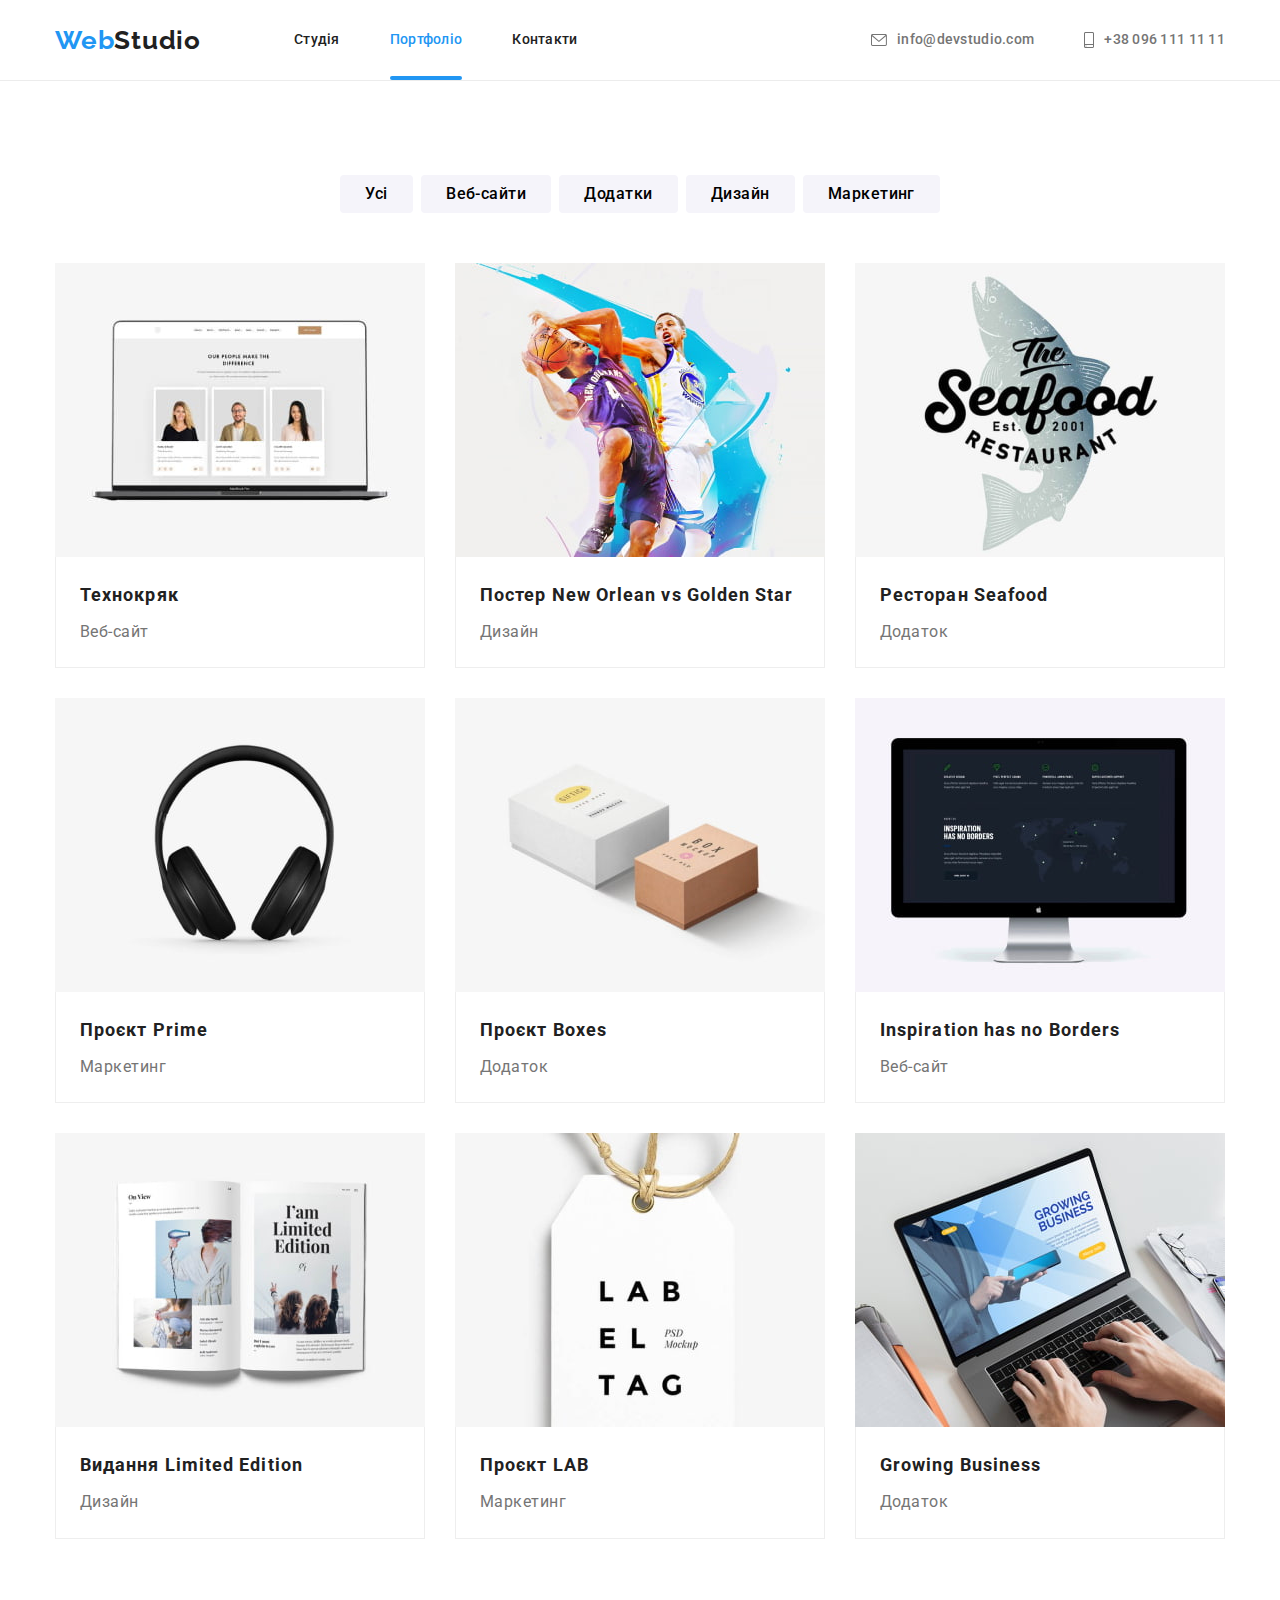
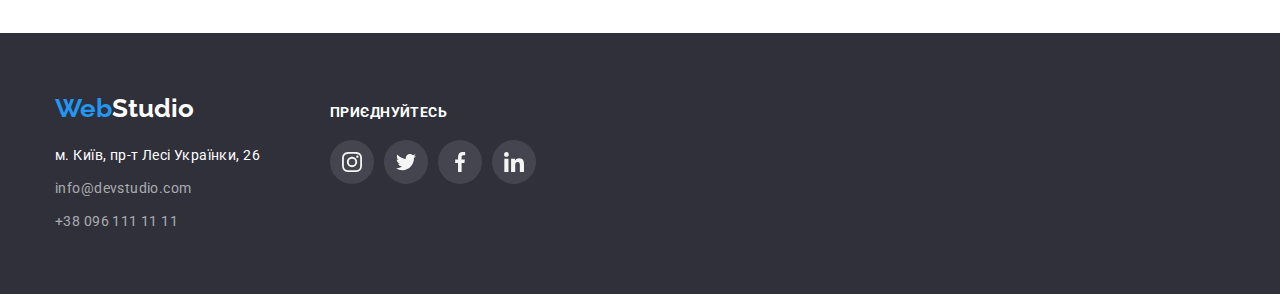
==== commit 33503ed0: "chanched the css from the previous  commit" ====
--- a/portfolio.html
+++ b/portfolio.html
@@ -81,14 +81,12 @@
                     height="294"
                   />
                 </div>
-                <div class="portfolio-card-overlay">
-                  <p class="portfolio-text-overlay">
-                    Ресурс пропонує комплексні пропозиції з різним рівнем функціоналу та сервісів.
-                    Все це дозволить відвідувачу отримати вичерпні відомості про компанію чи
-                    приватну особу.
-                  </p>
-                </div>
-                <div class="portfolio-box">
+                <div class="portfolio-box overlay">
+                  <p class="portfolio-text-overlay">
+                    Ресурс пропонує комплексні пропозиції з різним рівнем функціоналу та сервісів.
+                    Все це дозволить відвідувачу отримати вичерпні відомості про компанію чи
+                    приватну особу.
+                  </p>
                   <h2 class="card-title">Технокряк</h2>
                   <p class="card-discription">Веб-сайт</p>
                 </div>
@@ -106,14 +104,12 @@
                     height="294"
                   />
                 </div>
-                <div class="portfolio-card-overlay">
-                  <p class="portfolio-text-overlay">
-                    Ресурс пропонує комплексні пропозиції з різним рівнем функціоналу та сервісів.
-                    Все це дозволить відвідувачу отримати вичерпні відомості про компанію чи
-                    приватну особу.
-                  </p>
-                </div>
-                <div class="portfolio-box">
+                <div class="portfolio-box overlay">
+                  <p class="portfolio-text-overlay">
+                    Ресурс пропонує комплексні пропозиції з різним рівнем функціоналу та сервісів.
+                    Все це дозволить відвідувачу отримати вичерпні відомості про компанію чи
+                    приватну особу.
+                  </p>
                   <h2 class="card-title">
                     Постер <span lang="en">New Orlean vs Golden Star</span>
                   </h2>
@@ -133,14 +129,12 @@
                     height="294"
                   />
                 </div>
-                <div class="portfolio-card-overlay">
-                  <p class="portfolio-text-overlay">
-                    Ресурс пропонує комплексні пропозиції з різним рівнем функціоналу та сервісів.
-                    Все це дозволить відвідувачу отримати вичерпні відомості про компанію чи
-                    приватну особу.
-                  </p>
-                </div>
-                <div class="portfolio-box">
+                <div class="portfolio-box overlay">
+                  <p class="portfolio-text-overlay">
+                    Ресурс пропонує комплексні пропозиції з різним рівнем функціоналу та сервісів.
+                    Все це дозволить відвідувачу отримати вичерпні відомості про компанію чи
+                    приватну особу.
+                  </p>
                   <h2 class="card-title">Ресторан <span lang="en">Seafood</span></h2>
                   <p class="card-discription">Додаток</p>
                 </div>
@@ -158,14 +152,12 @@
                     height="294"
                   />
                 </div>
-                <div class="portfolio-card-overlay">
-                  <p class="portfolio-text-overlay">
-                    Ресурс пропонує комплексні пропозиції з різним рівнем функціоналу та сервісів.
-                    Все це дозволить відвідувачу отримати вичерпні відомості про компанію чи
-                    приватну особу.
-                  </p>
-                </div>
-                <div class="portfolio-box">
+                <div class="portfolio-box overlay">
+                  <p class="portfolio-text-overlay">
+                    Ресурс пропонує комплексні пропозиції з різним рівнем функціоналу та сервісів.
+                    Все це дозволить відвідувачу отримати вичерпні відомості про компанію чи
+                    приватну особу.
+                  </p>
                   <h2 class="card-title">Проєкт <span lang="en">Prime</span></h2>
                   <p class="card-discription">Маркетинг</p>
                 </div>
@@ -183,14 +175,12 @@
                     height="294"
                   />
                 </div>
-                <div class="portfolio-card-overlay">
-                  <p class="portfolio-text-overlay">
-                    Ресурс пропонує комплексні пропозиції з різним рівнем функціоналу та сервісів.
-                    Все це дозволить відвідувачу отримати вичерпні відомості про компанію чи
-                    приватну особу.
-                  </p>
-                </div>
-                <div class="portfolio-box">
+                <div class="portfolio-box overlay">
+                  <p class="portfolio-text-overlay">
+                    Ресурс пропонує комплексні пропозиції з різним рівнем функціоналу та сервісів.
+                    Все це дозволить відвідувачу отримати вичерпні відомості про компанію чи
+                    приватну особу.
+                  </p>
                   <h2 class="card-title"><span lang="en">Проєкт Boxes</span></h2>
                   <p class="card-discription">Додаток</p>
                 </div>
@@ -208,14 +198,12 @@
                     height="294"
                   />
                 </div>
-                <div class="portfolio-card-overlay">
-                  <p class="portfolio-text-overlay">
-                    Ресурс пропонує комплексні пропозиції з різним рівнем функціоналу та сервісів.
-                    Все це дозволить відвідувачу отримати вичерпні відомості про компанію чи
-                    приватну особу.
-                  </p>
-                </div>
-                <div class="portfolio-box">
+                <div class="portfolio-box overlay">
+                  <p class="portfolio-text-overlay">
+                    Ресурс пропонує комплексні пропозиції з різним рівнем функціоналу та сервісів.
+                    Все це дозволить відвідувачу отримати вичерпні відомості про компанію чи
+                    приватну особу.
+                  </p>
                   <h2 class="card-title"><span lang="en">Inspiration has no Borders</span></h2>
                   <p class="card-discription">Веб-сайт</p>
                 </div>
@@ -233,14 +221,12 @@
                     height="294"
                   />
                 </div>
-                <div class="portfolio-card-overlay">
-                  <p class="portfolio-text-overlay">
-                    Ресурс пропонує комплексні пропозиції з різним рівнем функціоналу та сервісів.
-                    Все це дозволить відвідувачу отримати вичерпні відомості про компанію чи
-                    приватну особу.
-                  </p>
-                </div>
-                <div class="portfolio-box">
+                <div class="portfolio-box overlay">
+                  <p class="portfolio-text-overlay">
+                    Ресурс пропонує комплексні пропозиції з різним рівнем функціоналу та сервісів.
+                    Все це дозволить відвідувачу отримати вичерпні відомості про компанію чи
+                    приватну особу.
+                  </p>
                   <h2 class="card-title">Видання <span lang="en">Limited Edition</span></h2>
                   <p class="card-discription">Дизайн</p>
                 </div>
@@ -258,14 +244,12 @@
                     height="294"
                   />
                 </div>
-                <div class="portfolio-card-overlay">
-                  <p class="portfolio-text-overlay">
-                    Ресурс пропонує комплексні пропозиції з різним рівнем функціоналу та сервісів.
-                    Все це дозволить відвідувачу отримати вичерпні відомості про компанію чи
-                    приватну особу.
-                  </p>
-                </div>
-                <div class="portfolio-box">
+                <div class="portfolio-box overlay">
+                  <p class="portfolio-text-overlay">
+                    Ресурс пропонує комплексні пропозиції з різним рівнем функціоналу та сервісів.
+                    Все це дозволить відвідувачу отримати вичерпні відомості про компанію чи
+                    приватну особу.
+                  </p>
                   <h2 class="card-title">Проєкт <span lang="en">LAB</span></h2>
                   <p class="card-discription">Маркетинг</p>
                 </div>
@@ -283,14 +267,12 @@
                     height="294"
                   />
                 </div>
-                <div class="portfolio-card-overlay">
-                  <p class="portfolio-text-overlay">
-                    Ресурс пропонує комплексні пропозиції з різним рівнем функціоналу та сервісів.
-                    Все це дозволить відвідувачу отримати вичерпні відомості про компанію чи
-                    приватну особу.
-                  </p>
-                </div>
-                <div class="portfolio-box">
+                <div class="portfolio-box overlay">
+                  <p class="portfolio-text-overlay">
+                    Ресурс пропонує комплексні пропозиції з різним рівнем функціоналу та сервісів.
+                    Все це дозволить відвідувачу отримати вичерпні відомості про компанію чи
+                    приватну особу.
+                  </p>
                   <h2 class="card-title"><span lang="en">Growing Business</span></h2>
                   <p class="card-discription">Додаток</p>
                 </div>
--- a/css/styles.css
+++ b/css/styles.css
@@ -1,3 +1,4 @@
+
 *,
 *::before,
 *::after {
@@ -476,6 +477,7 @@
 }
 .filtr-btn:hover,
 .filtr-btn:focus {
+  cursor: pointer;
   color: var(--secondary-accent-clr);
   background-color: var(--accent-clr);
   box-shadow: 0px 3px 1px rgba(0, 0, 0, 0.1), 0px 1px 2px rgba(0, 0, 0, 0.08),
@@ -489,7 +491,6 @@
   margin-top: 50px;
 }
 .card-link {
-  
   transition: opasity 250ms cubic-bezier(0.4, 0, 0.2, 1), box-shadow 250ms cubic-bezier(0.4, 0, 0.2, 1);
 }
 
@@ -500,7 +501,7 @@
     1px 4px 6px rgba(0, 0, 0, 0.16);
 }
 .card-item {
-  
+  position: relative;
   width: calc((100%-60px) / 3);
   margin-right: 30px;
   margin-bottom: 30px;
@@ -516,21 +517,26 @@
 .card-item .link {
   color: var(--main-clr);
 }
+
 .portfolio-thumb {
-  position: relative;
-   /* overflow: hidden; */
-}
- .portfolio-card-overlay::before {
+  
+ }
+
+.portfolio-box.overlay::before {
   content: '';
   position: absolute;
   top: 0;
   left: 0;
-  display: block;
+  display: inline-block;
   width: 100%;
-  min-height: 294px;
+  height: 294px;
   opacity: 0;
   background-color: rgba(33, 150, 243, 0.9);
-} 
+}
+.card-link:hover .portfolio-box.overlay::before,
+.card-link:focus .portfolio-box.overlay::before {
+  opacity: 1;
+}
 
 .portfolio-text-overlay {
   position: absolute;
@@ -543,16 +549,15 @@
   line-height: calc(28 / 18);
   letter-spacing: 0.03em;
   color: var(--secondary-accent-clr);
-  opacity: 0; 
-}
-
-.card-link:hover .portfolio-card-overlay::before,
-.card-link:focus .portfolio-card-overlay::before, .card-link:hover .portfolio-text-overlay,
+  opacity: 0;
+}
+
+.card-link:hover .portfolio-text-overlay,
 .card-link:focus .portfolio-text-overlay {
   opacity: 1;
 }
-
 .portfolio-box {
+  
   padding: 20px 24px;
   border: 1px solid #eeeeee;
   border-top: 0;
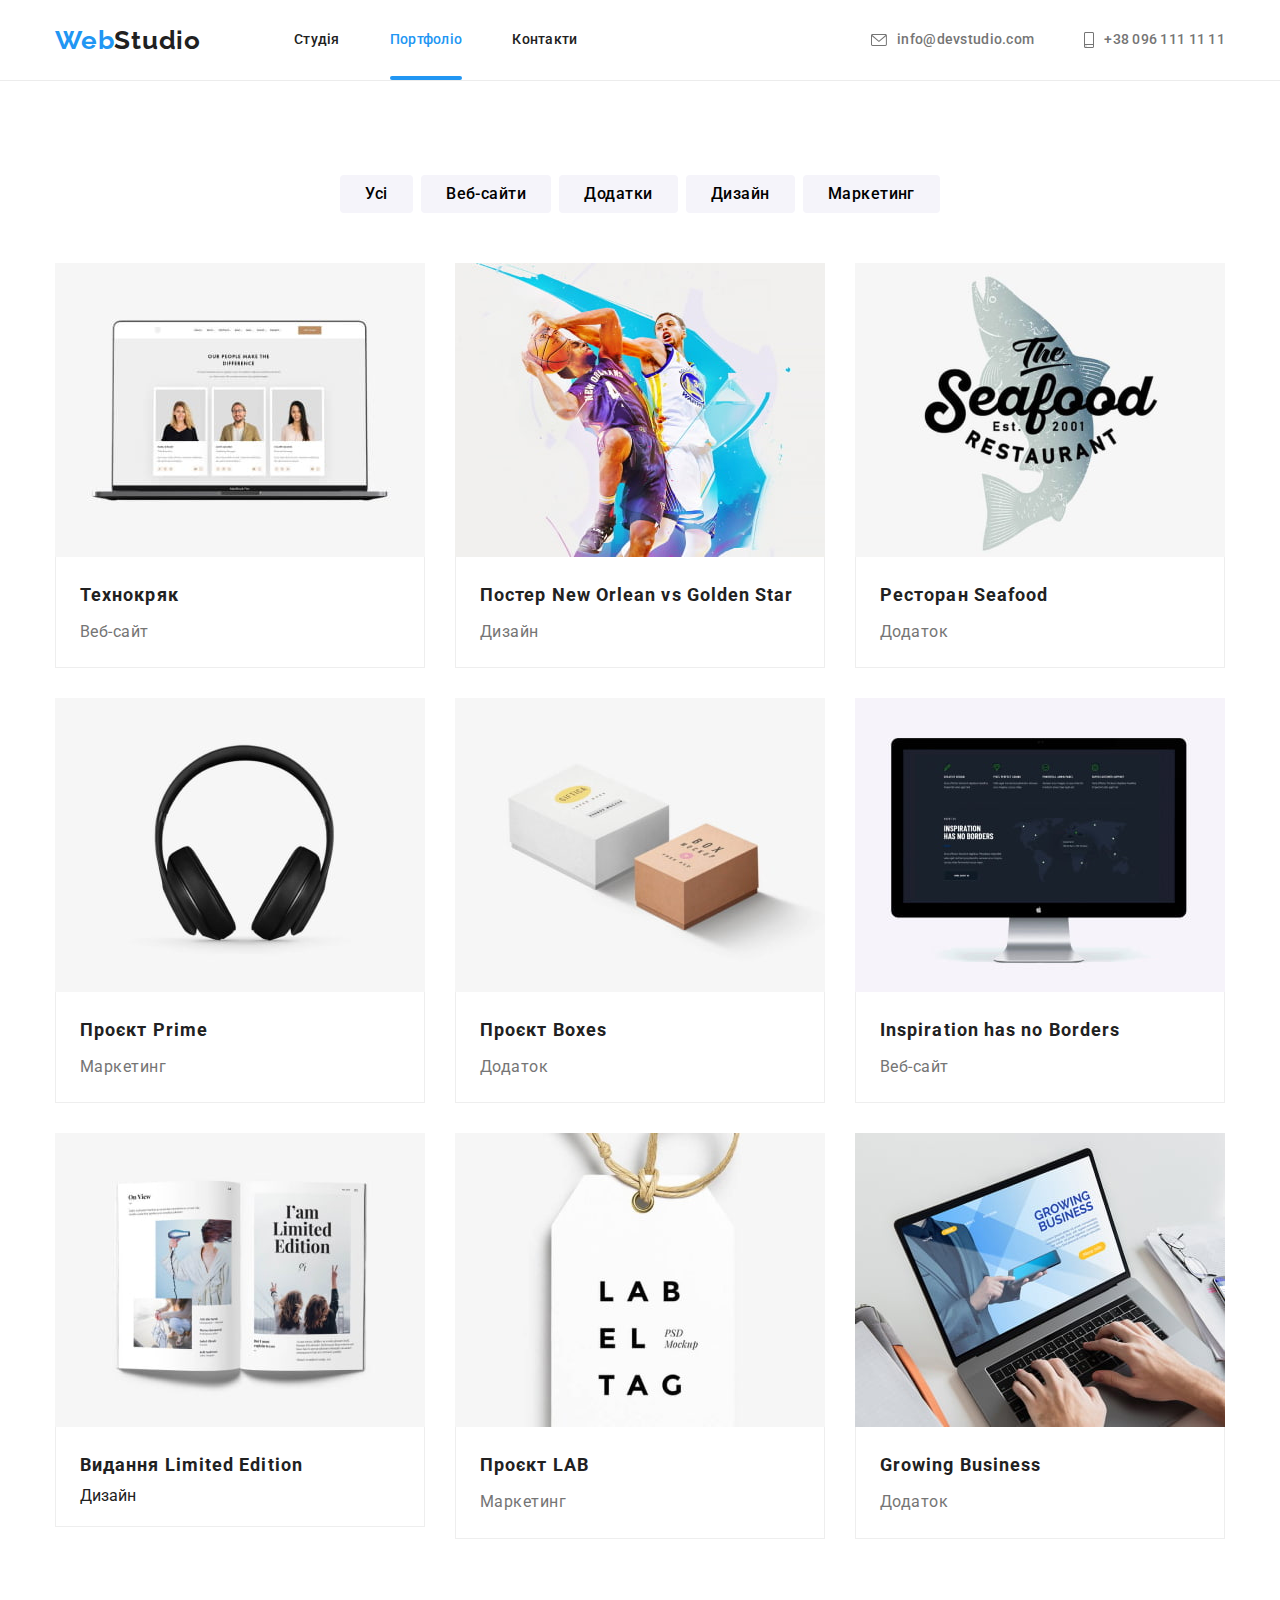
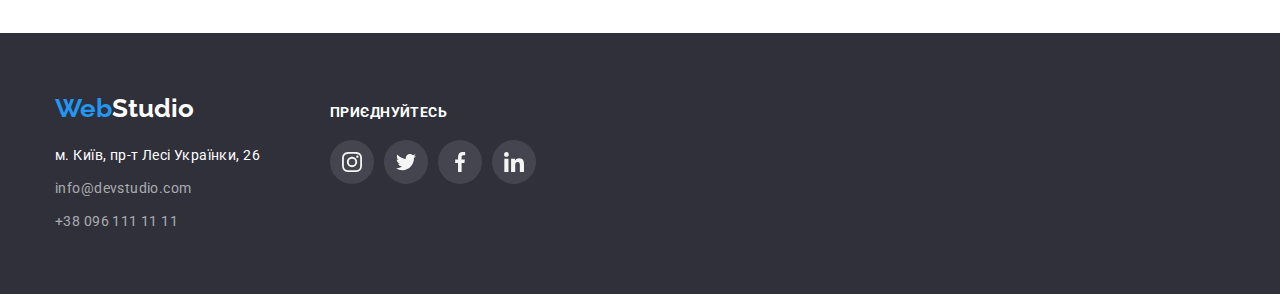
==== commit 80ff0f49: "changed the html portfolio structure" ====
--- a/portfolio.html
+++ b/portfolio.html
@@ -80,13 +80,15 @@
                     width="370"
                     height="294"
                   />
-                </div>
-                <div class="portfolio-box overlay">
-                  <p class="portfolio-text-overlay">
-                    Ресурс пропонує комплексні пропозиції з різним рівнем функціоналу та сервісів.
-                    Все це дозволить відвідувачу отримати вичерпні відомості про компанію чи
-                    приватну особу.
-                  </p>
+                  <div class="overlay">
+                    <p class="portfolio-text-overlay">
+                      Ресурс пропонує комплексні пропозиції з різним рівнем функціоналу та сервісів.
+                      Все це дозволить відвідувачу отримати вичерпні відомості про компанію чи
+                      приватну особу.
+                    </p>
+                  </div>
+                </div>
+                <div class="portfolio-card-disr">
                   <h2 class="card-title">Технокряк</h2>
                   <p class="card-discription">Веб-сайт</p>
                 </div>
@@ -103,13 +105,15 @@
                     width="370"
                     height="294"
                   />
-                </div>
-                <div class="portfolio-box overlay">
-                  <p class="portfolio-text-overlay">
-                    Ресурс пропонує комплексні пропозиції з різним рівнем функціоналу та сервісів.
-                    Все це дозволить відвідувачу отримати вичерпні відомості про компанію чи
-                    приватну особу.
-                  </p>
+                  <div class="overlay">
+                    <p class="portfolio-text-overlay">
+                      Ресурс пропонує комплексні пропозиції з різним рівнем функціоналу та сервісів.
+                      Все це дозволить відвідувачу отримати вичерпні відомості про компанію чи
+                      приватну особу.
+                    </p>
+                  </div>
+                </div>
+                <div class="portfolio-card-disr">
                   <h2 class="card-title">
                     Постер <span lang="en">New Orlean vs Golden Star</span>
                   </h2>
@@ -128,13 +132,15 @@
                     width="370"
                     height="294"
                   />
-                </div>
-                <div class="portfolio-box overlay">
-                  <p class="portfolio-text-overlay">
-                    Ресурс пропонує комплексні пропозиції з різним рівнем функціоналу та сервісів.
-                    Все це дозволить відвідувачу отримати вичерпні відомості про компанію чи
-                    приватну особу.
-                  </p>
+                  <div class="overlay">
+                    <p class="portfolio-text-overlay">
+                      Ресурс пропонує комплексні пропозиції з різним рівнем функціоналу та сервісів.
+                      Все це дозволить відвідувачу отримати вичерпні відомості про компанію чи
+                      приватну особу.
+                    </p>
+                  </div>
+                </div>
+                <div class="portfolio-card-disr">
                   <h2 class="card-title">Ресторан <span lang="en">Seafood</span></h2>
                   <p class="card-discription">Додаток</p>
                 </div>
@@ -151,13 +157,15 @@
                     width="370"
                     height="294"
                   />
-                </div>
-                <div class="portfolio-box overlay">
-                  <p class="portfolio-text-overlay">
-                    Ресурс пропонує комплексні пропозиції з різним рівнем функціоналу та сервісів.
-                    Все це дозволить відвідувачу отримати вичерпні відомості про компанію чи
-                    приватну особу.
-                  </p>
+                  <div class="overlay">
+                    <p class="portfolio-text-overlay">
+                      Ресурс пропонує комплексні пропозиції з різним рівнем функціоналу та сервісів.
+                      Все це дозволить відвідувачу отримати вичерпні відомості про компанію чи
+                      приватну особу.
+                    </p>
+                  </div>
+                </div>
+                <div class="portfolio-card-disr">
                   <h2 class="card-title">Проєкт <span lang="en">Prime</span></h2>
                   <p class="card-discription">Маркетинг</p>
                 </div>
@@ -174,13 +182,15 @@
                     width="370"
                     height="294"
                   />
-                </div>
-                <div class="portfolio-box overlay">
-                  <p class="portfolio-text-overlay">
-                    Ресурс пропонує комплексні пропозиції з різним рівнем функціоналу та сервісів.
-                    Все це дозволить відвідувачу отримати вичерпні відомості про компанію чи
-                    приватну особу.
-                  </p>
+                  <div class="overlay">
+                    <p class="portfolio-text-overlay">
+                      Ресурс пропонує комплексні пропозиції з різним рівнем функціоналу та сервісів.
+                      Все це дозволить відвідувачу отримати вичерпні відомості про компанію чи
+                      приватну особу.
+                    </p>
+                  </div>
+                </div>
+                <div class="portfolio-card-disr">
                   <h2 class="card-title"><span lang="en">Проєкт Boxes</span></h2>
                   <p class="card-discription">Додаток</p>
                 </div>
@@ -197,13 +207,15 @@
                     width="370"
                     height="294"
                   />
-                </div>
-                <div class="portfolio-box overlay">
-                  <p class="portfolio-text-overlay">
-                    Ресурс пропонує комплексні пропозиції з різним рівнем функціоналу та сервісів.
-                    Все це дозволить відвідувачу отримати вичерпні відомості про компанію чи
-                    приватну особу.
-                  </p>
+                  <div class="overlay">
+                    <p class="portfolio-text-overlay">
+                      Ресурс пропонує комплексні пропозиції з різним рівнем функціоналу та сервісів.
+                      Все це дозволить відвідувачу отримати вичерпні відомості про компанію чи
+                      приватну особу.
+                    </p>
+                  </div>
+                </div>
+                <div class="portfolio-card-disr">
                   <h2 class="card-title"><span lang="en">Inspiration has no Borders</span></h2>
                   <p class="card-discription">Веб-сайт</p>
                 </div>
@@ -220,15 +232,17 @@
                     width="370"
                     height="294"
                   />
-                </div>
-                <div class="portfolio-box overlay">
-                  <p class="portfolio-text-overlay">
-                    Ресурс пропонує комплексні пропозиції з різним рівнем функціоналу та сервісів.
-                    Все це дозволить відвідувачу отримати вичерпні відомості про компанію чи
-                    приватну особу.
-                  </p>
+                  <div class="overlay">
+                    <p class="portfolio-text-overlay">
+                      Ресурс пропонує комплексні пропозиції з різним рівнем функціоналу та сервісів.
+                      Все це дозволить відвідувачу отримати вичерпні відомості про компанію чи
+                      приватну особу.
+                    </p>
+                  </div>
+                </div>
+                <div class="portfolio-card-disr">
                   <h2 class="card-title">Видання <span lang="en">Limited Edition</span></h2>
-                  <p class="card-discription">Дизайн</p>
+                  <p class="card-description">Дизайн</p>
                 </div>
               </a>
             </li>
@@ -243,13 +257,15 @@
                     width="370"
                     height="294"
                   />
-                </div>
-                <div class="portfolio-box overlay">
-                  <p class="portfolio-text-overlay">
-                    Ресурс пропонує комплексні пропозиції з різним рівнем функціоналу та сервісів.
-                    Все це дозволить відвідувачу отримати вичерпні відомості про компанію чи
-                    приватну особу.
-                  </p>
+                  <div class="overlay">
+                    <p class="portfolio-text-overlay">
+                      Ресурс пропонує комплексні пропозиції з різним рівнем функціоналу та сервісів.
+                      Все це дозволить відвідувачу отримати вичерпні відомості про компанію чи
+                      приватну особу.
+                    </p>
+                  </div>
+                </div>
+                <div class="portfolio-card-disr">
                   <h2 class="card-title">Проєкт <span lang="en">LAB</span></h2>
                   <p class="card-discription">Маркетинг</p>
                 </div>
@@ -266,13 +282,15 @@
                     width="370"
                     height="294"
                   />
-                </div>
-                <div class="portfolio-box overlay">
-                  <p class="portfolio-text-overlay">
-                    Ресурс пропонує комплексні пропозиції з різним рівнем функціоналу та сервісів.
-                    Все це дозволить відвідувачу отримати вичерпні відомості про компанію чи
-                    приватну особу.
-                  </p>
+                  <div class="overlay">
+                    <p class="portfolio-text-overlay">
+                      Ресурс пропонує комплексні пропозиції з різним рівнем функціоналу та сервісів.
+                      Все це дозволить відвідувачу отримати вичерпні відомості про компанію чи
+                      приватну особу.
+                    </p>
+                  </div>
+                </div>
+                <div class="portfolio-card-disr">
                   <h2 class="card-title"><span lang="en">Growing Business</span></h2>
                   <p class="card-discription">Додаток</p>
                 </div>
--- a/css/styles.css
+++ b/css/styles.css
@@ -1,4 +1,3 @@
-
 *,
 *::before,
 *::after {
@@ -433,7 +432,8 @@
   border-radius: 4px;
   border: 1px solid var(--icons-clr);
   color: var(--icons-clr);
-  transition: border-color 250ms cubic-bezier(0.4, 0, 0.2, 1); color 250ms cubic-bezier(0.4, 0, 0.2, 1);
+  transition: border-color 250ms cubic-bezier(0.4, 0, 0.2, 1),
+    color 250ms cubic-bezier(0.4, 0, 0.2, 1);
 }
 .client-icon {
   fill: currentColor;
@@ -473,7 +473,9 @@
   font-family: inherit;
   line-height: 1.6;
   letter-spacing: 0.03em;
-  transition: color 250ms cubic-bezier(0.4, 0, 0.2, 1), background-color 250ms cubic-bezier(0.4, 0, 0.2, 1), box-shadow 250ms cubic-bezier(0.4, 0, 0.2, 1);
+  transition: color 250ms cubic-bezier(0.4, 0, 0.2, 1),
+    background-color 250ms cubic-bezier(0.4, 0, 0.2, 1),
+    box-shadow 250ms cubic-bezier(0.4, 0, 0.2, 1);
 }
 .filtr-btn:hover,
 .filtr-btn:focus {
@@ -491,7 +493,8 @@
   margin-top: 50px;
 }
 .card-link {
-  transition: opasity 250ms cubic-bezier(0.4, 0, 0.2, 1), box-shadow 250ms cubic-bezier(0.4, 0, 0.2, 1);
+  transition: opasity 250ms cubic-bezier(0.4, 0, 0.2, 1),
+    box-shadow 250ms cubic-bezier(0.4, 0, 0.2, 1);
 }
 
 .card-link.link:hover,
@@ -501,7 +504,6 @@
     1px 4px 6px rgba(0, 0, 0, 0.16);
 }
 .card-item {
-  position: relative;
   width: calc((100%-60px) / 3);
   margin-right: 30px;
   margin-bottom: 30px;
@@ -519,10 +521,11 @@
 }
 
 .portfolio-thumb {
-  
- }
-
-.portfolio-box.overlay::before {
+  position: relative;
+  overflow: hidden;
+}
+
+.overlay::before {
   content: '';
   position: absolute;
   top: 0;
@@ -530,34 +533,37 @@
   display: inline-block;
   width: 100%;
   height: 294px;
-  opacity: 0;
+
   background-color: rgba(33, 150, 243, 0.9);
-}
-.card-link:hover .portfolio-box.overlay::before,
-.card-link:focus .portfolio-box.overlay::before {
-  opacity: 1;
+  transition: transform 250px cubic-bezier(0.4, 0, 0.2, 1);
+  transform: translateY(100%);
+}
+.card-link:hover .overlay::before,
+.card-link:focus .overlay::before {
+  transform: translateY(0%);
 }
 
 .portfolio-text-overlay {
   position: absolute;
   top: 0;
   left: 0;
-  display: block;
+  display: inline-block;
   padding: 63px 24px;
   font-weight: 400;
   font-size: 18px;
   line-height: calc(28 / 18);
   letter-spacing: 0.03em;
   color: var(--secondary-accent-clr);
-  opacity: 0;
+
+  transition: transform 250px cubic-bezier(0.4, 0, 0.2, 1);
+  transform: translateY(100%);
 }
 
 .card-link:hover .portfolio-text-overlay,
 .card-link:focus .portfolio-text-overlay {
-  opacity: 1;
-}
-.portfolio-box {
-  
+  transform: translateY(0%);
+}
+.portfolio-card-disr {
   padding: 20px 24px;
   border: 1px solid #eeeeee;
   border-top: 0;
@@ -678,6 +684,7 @@
   border-radius: 4px;
   box-shadow: 0px 1px 3px rgba(0, 0, 0, 0.12), 0px 1px 1px rgba(0, 0, 0, 0.14),
     0px 2px 1px rgba(0, 0, 0, 0.2);
+  transition: transform 250ms cubic-bezier(0.4, 0, 0.2, 1);
 }
 .modal-close-btn {
   position: absolute;
